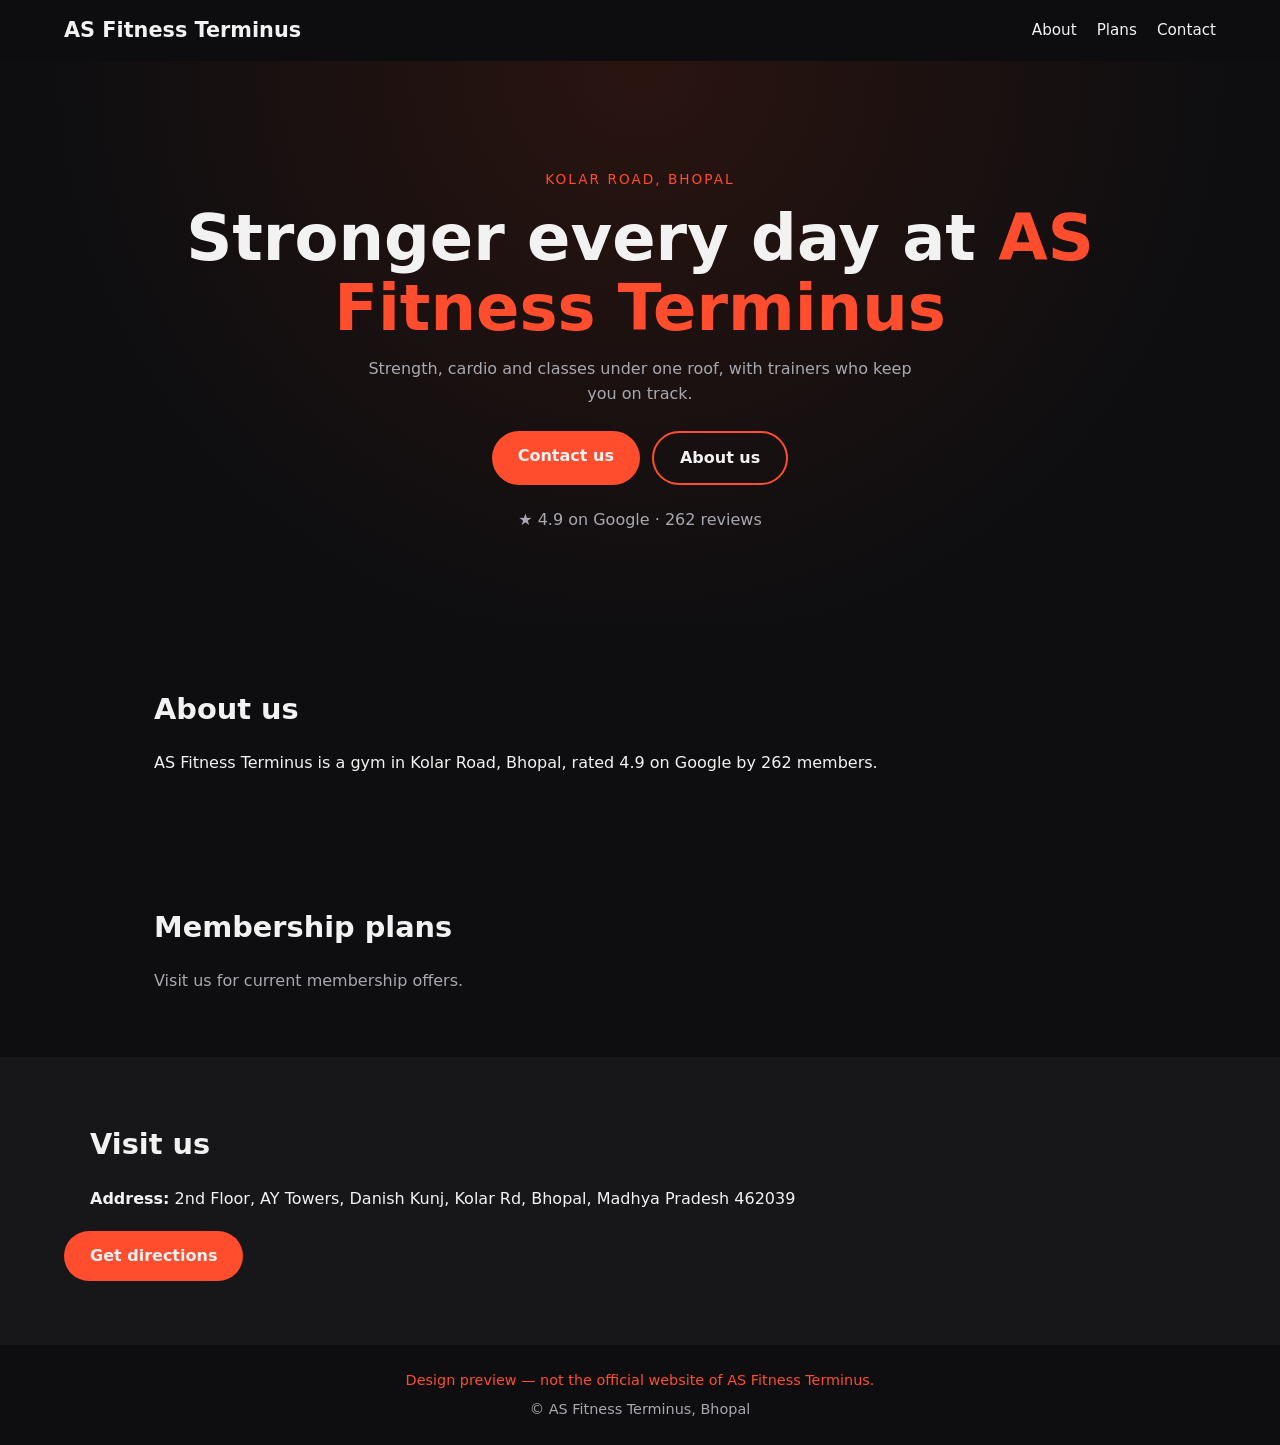
==== sites/as-fitness-terminus/index.html @ cedea253 "Add 6 prospect draft sites for top-rated Bhopal gyms; make services optional in generator Co-Authore" ====
<!DOCTYPE html>
<html lang="en">
<head>
  <meta charset="UTF-8">
  <meta name="viewport" content="width=device-width, initial-scale=1.0">
  <title>AS Fitness Terminus | Kolar Road, Bhopal</title>
  <meta name="description" content="AS Fitness Terminus in Kolar Road, Bhopal.">
  <link rel="stylesheet" href="assets/css/style.css">
</head>
<body>
  <header class="nav">
    <a class="logo" href="#top">AS Fitness Terminus</a>
    <nav>
      <a href="#about">About</a>
      <a href="#plans">Plans</a>
      <a href="#contact">Contact</a>
    </nav>
  </header>

  <main id="top">
    <section class="hero noimg">
      <p class="eyebrow">Kolar Road, Bhopal</p>
      <h1>Stronger every day at <span>AS Fitness Terminus</span></h1>
      <p class="lead">Strength, cardio and classes under one roof, with trainers who keep you on track.</p>
      <div class="cta">
        <a class="btn" href="#contact">Contact us</a>
        <a class="btn ghost" href="#about">About us</a>
      </div>
      <p class="rating">&#9733; 4.9 on Google &middot; 262 reviews</p>
    </section>

    <section id="about" class="section">
      <h2>About us</h2>
      <p>AS Fitness Terminus is a gym in Kolar Road, Bhopal, rated 4.9 on Google by 262 members.</p>
    </section>


    <section id="plans" class="section">
      <h2>Membership plans</h2>
      <p class="note">Visit us for current membership offers.</p>
      
    </section>

    <section id="contact" class="section alt">
      <h2>Visit us</h2>
      <p><strong>Address:</strong> 2nd Floor, AY Towers, Danish Kunj, Kolar Rd, Bhopal, Madhya Pradesh 462039</p>
      
      
      <a class="btn" target="_blank" rel="noopener" href="https://www.google.com/maps/search/?api=1&query=AS+Fitness+Terminus+Kolar+Road+Bhopal">Get directions</a>
    </section>
  </main>

  <footer><p class="preview">Design preview &mdash; not the official website of AS Fitness Terminus.</p>&copy; <span id="year"></span> AS Fitness Terminus, Bhopal</footer>
  <script src="assets/js/main.js"></script>
</body>
</html>
---- sites/as-fitness-terminus/assets/css/style.css ----
:root{--bg:#0e0e10;--alt:#17171a;--text:#f2f2f2;--muted:#a8a8b0;--accent:#ff4d2e}
*{box-sizing:border-box;margin:0}
body{font-family:system-ui,-apple-system,Segoe UI,Roboto,sans-serif;background:var(--bg);color:var(--text);line-height:1.6;scroll-behavior:smooth}
a{color:inherit;text-decoration:none}
.nav{position:sticky;top:0;z-index:10;display:flex;justify-content:space-between;align-items:center;padding:14px 5vw;background:rgba(14,14,16,.92);backdrop-filter:blur(6px)}
.logo{font-weight:800;font-size:1.3rem}.logo span{color:var(--accent)}
.nav nav{display:flex;gap:20px;font-size:.95rem}.nav nav a:hover{color:var(--accent)}
.hero{padding:12vh 5vw 10vh;text-align:center;background:linear-gradient(rgba(14,14,16,.7),var(--bg)),var(--hero) center/cover}
.eyebrow{color:var(--accent);text-transform:uppercase;letter-spacing:.15em;font-size:.85rem}
h1{font-size:clamp(2rem,6vw,4rem);line-height:1.1;margin:12px auto;max-width:16em}h1 span{color:var(--accent)}
.lead{color:var(--muted);max-width:36em;margin:0 auto 24px}
.cta{display:flex;gap:12px;justify-content:center;flex-wrap:wrap}
.btn{display:inline-block;background:var(--accent);padding:12px 26px;border-radius:999px;font-weight:600}
.btn.ghost{background:transparent;border:2px solid var(--accent)}
.rating{margin-top:22px;color:var(--muted)}
.section{padding:64px 5vw;max-width:1100px;margin:auto}
.alt{background:var(--alt);max-width:none}.alt>*{max-width:1100px;margin-left:auto;margin-right:auto}
h2{font-size:1.8rem;margin-bottom:18px}
.grid{display:grid;grid-template-columns:repeat(auto-fit,minmax(220px,1fr));gap:16px}
.card{background:var(--bg);border:1px solid #2a2a30;border-radius:14px;padding:22px}
.alt .card{background:#0e0e10}
.card h3{margin-bottom:6px;color:var(--accent)}.card p{color:var(--muted)}
.price{font-size:1.4rem;color:var(--text)!important}
.note{margin-top:14px;color:var(--muted)}
#contact p{margin-bottom:10px}#contact .btn{margin-top:10px}
footer{text-align:center;padding:24px;color:var(--muted);font-size:.9rem}
@media(max-width:600px){.nav nav{gap:12px;font-size:.85rem}}
.about{display:grid;grid-template-columns:1fr 1fr;gap:24px;align-items:center}
.about img,.team img{width:100%;border-radius:14px;display:block}
.team{display:grid;grid-template-columns:repeat(auto-fit,minmax(260px,1fr));gap:16px}
.team img{height:100%;object-fit:cover;max-height:520px}
@media(max-width:700px){.about{grid-template-columns:1fr}}
.hours{list-style:none;padding:0;max-width:420px;margin-bottom:12px}.hours li{display:flex;justify-content:space-between;gap:16px;padding:6px 0;border-bottom:1px solid #2a2a30}
.hero.noimg{background:radial-gradient(circle at 50% 0,#2a1410,var(--bg) 70%)}
.preview{margin-bottom:6px;color:var(--accent)}
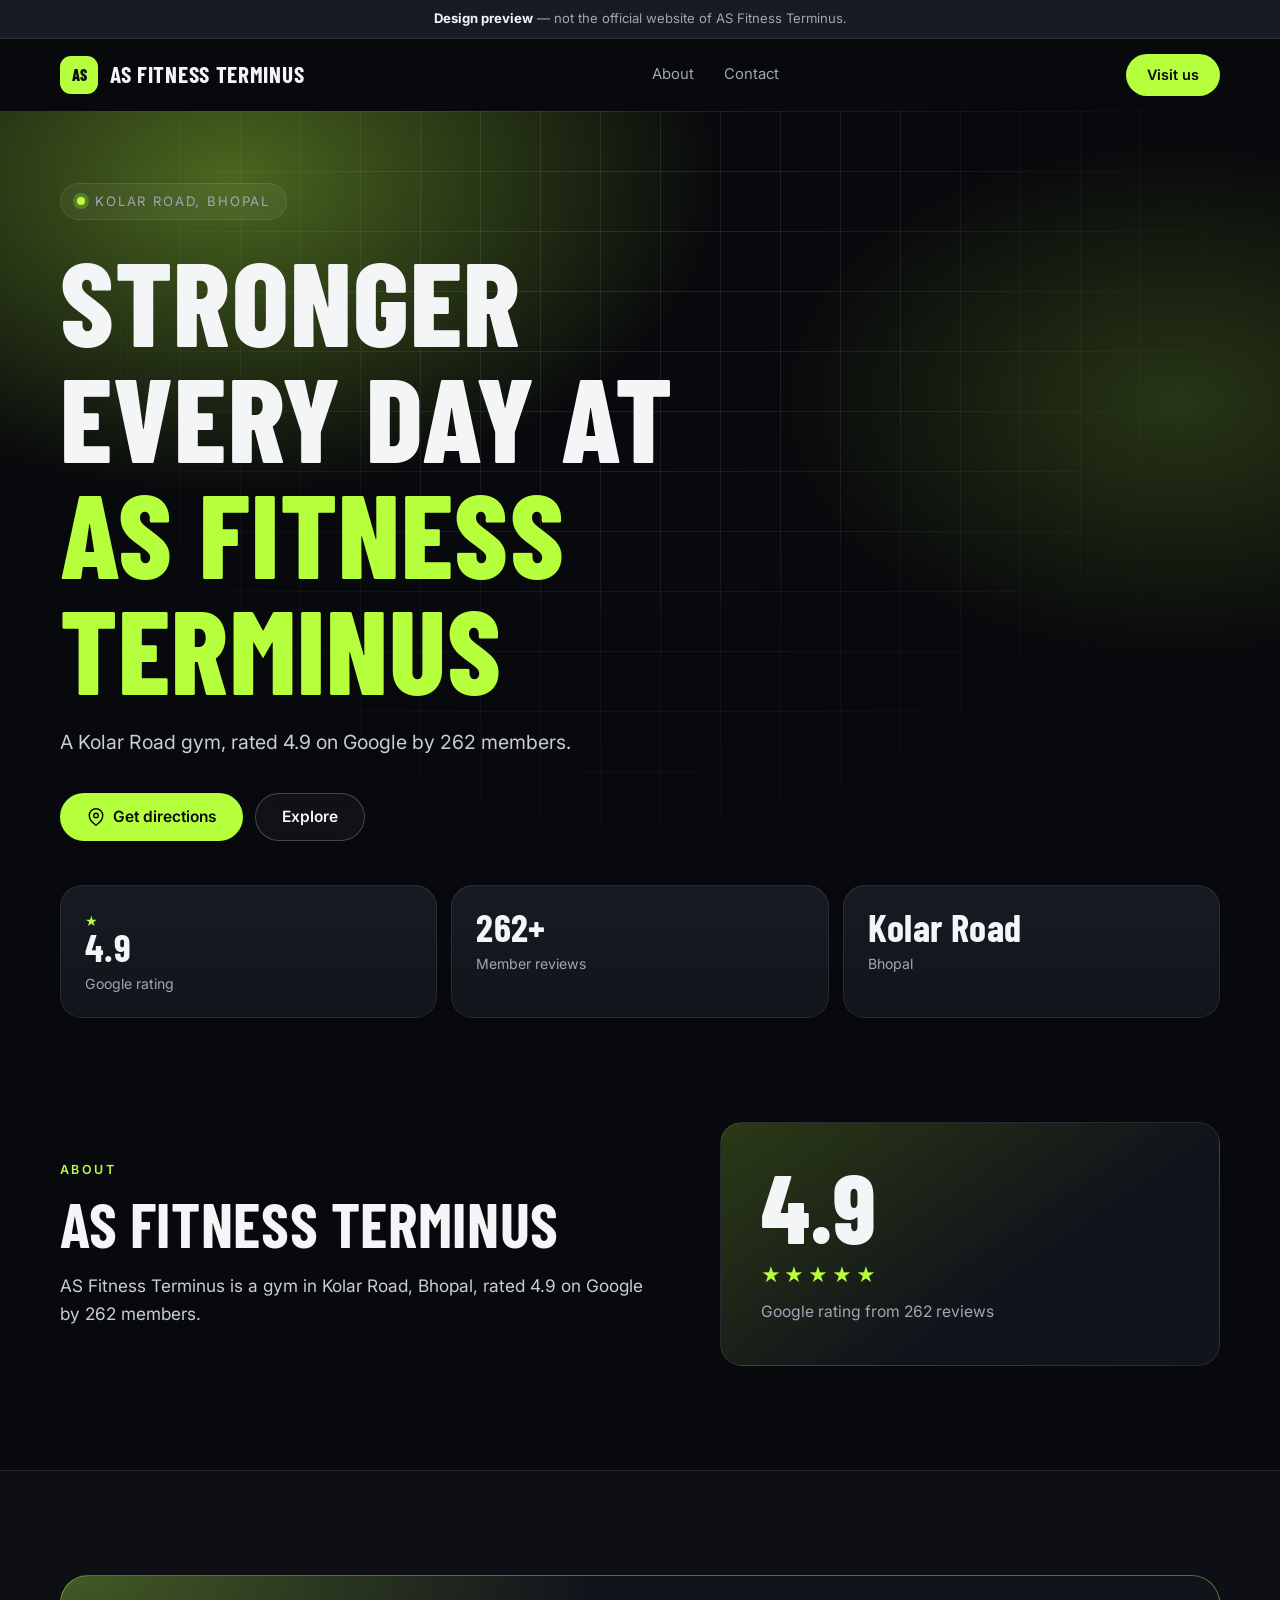
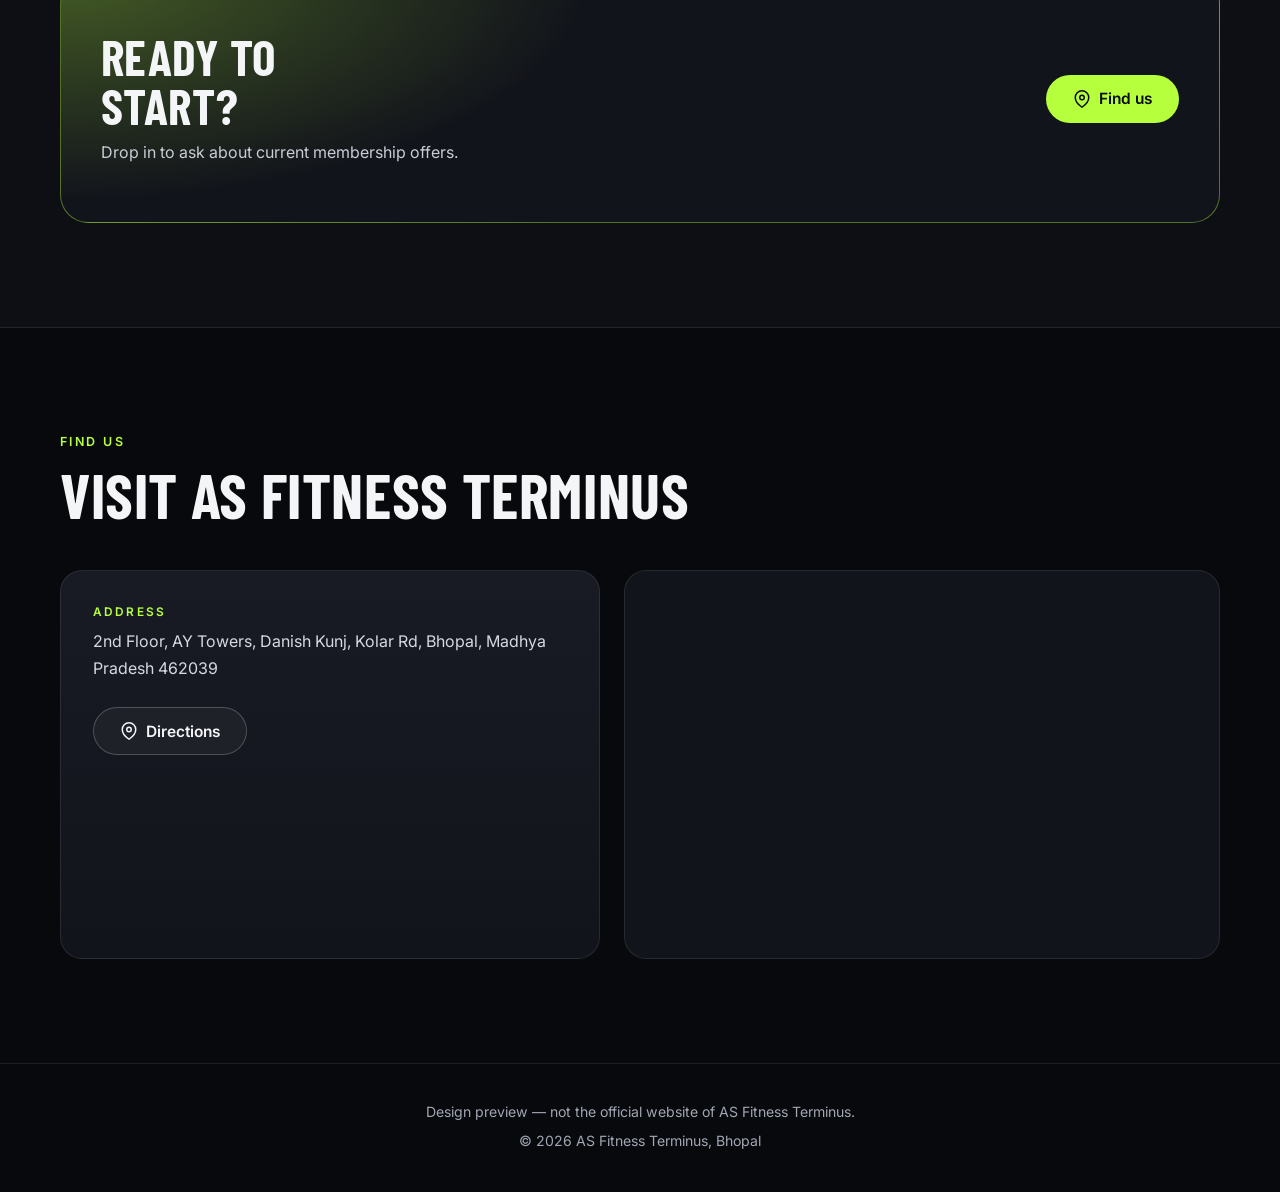
==== commit d9d3bc79: "Redesign gym site template: modern dark theme, accent per gym, mobile call bar, map, SEO Co-Authored" ====
--- a/sites/as-fitness-terminus/index.html
+++ b/sites/as-fitness-terminus/index.html
@@ -3,54 +3,103 @@
 <head>
   <meta charset="UTF-8">
   <meta name="viewport" content="width=device-width, initial-scale=1.0">
-  <title>AS Fitness Terminus | Kolar Road, Bhopal</title>
-  <meta name="description" content="AS Fitness Terminus in Kolar Road, Bhopal.">
+  <title>AS Fitness Terminus | Gym in Kolar Road, Bhopal</title>
+  <meta name="description" content="AS Fitness Terminus in Kolar Road, Bhopal. Rated 4.9 on Google.">
+  <meta name="robots" content="noindex, nofollow">
+  <meta name="theme-color" content="#08090c">
+  <meta property="og:type" content="website">
+  <meta property="og:title" content="AS Fitness Terminus | Gym in Kolar Road, Bhopal">
+  <meta property="og:description" content="AS Fitness Terminus in Kolar Road, Bhopal. Rated 4.9 on Google.">
+  <link rel="icon" href="data:image/svg+xml,%3Csvg+xmlns%3D%22http%3A%2F%2Fwww.w3.org%2F2000%2Fsvg%22+viewBox%3D%220+0+64+64%22%3E%3Crect+width%3D%2264%22+height%3D%2264%22+rx%3D%2216%22+fill%3D%22%23b6ff3c%22%2F%3E%3Ctext+x%3D%2232%22+y%3D%2242%22+font-family%3D%22Arial%22+font-weight%3D%22800%22+font-size%3D%2226%22+text-anchor%3D%22middle%22+fill%3D%22%230b0c10%22%3EAS%3C%2Ftext%3E%3C%2Fsvg%3E">
+  <link rel="preconnect" href="https://fonts.googleapis.com">
+  <link rel="preconnect" href="https://fonts.gstatic.com" crossorigin>
+  <link href="https://fonts.googleapis.com/css2?family=Barlow+Condensed:wght@600;700;800&family=Inter:wght@400;500;600&display=swap" rel="stylesheet">
   <link rel="stylesheet" href="assets/css/style.css">
+  <style>:root{--accent:#b6ff3c;--accent-rgb:182,255,60;--on-accent:#0b0c10}</style>
+  <script>document.documentElement.classList.add("js")</script>
+  <script type="application/ld+json">{"@context": "https://schema.org", "@type": "ExerciseGym", "name": "AS Fitness Terminus", "address": {"@type": "PostalAddress", "streetAddress": "2nd Floor, AY Towers, Danish Kunj, Kolar Rd, Bhopal, Madhya Pradesh 462039", "addressLocality": "Bhopal", "addressCountry": "IN"}}</script>
 </head>
 <body>
-  <header class="nav">
-    <a class="logo" href="#top">AS Fitness Terminus</a>
-    <nav>
-      <a href="#about">About</a>
-      <a href="#plans">Plans</a>
-      <a href="#contact">Contact</a>
-    </nav>
+  <a class="skip" href="#main">Skip to content</a>
+  <div class="preview-bar"><strong>Design preview</strong> &mdash; not the official website of AS Fitness Terminus.</div>
+  <header class="site-header">
+    <div class="container nav">
+      <a class="brand" href="#top" aria-label="AS Fitness Terminus home"><span class="brand-mark">AS</span>AS Fitness Terminus</a>
+      <nav id="nav-links" class="nav-links" aria-label="Main">
+        <a href="#about">About</a>
+        <a href="#contact">Contact</a>
+      </nav>
+      <a class="btn sm nav-cta" href="#contact">Visit us</a>
+      <button class="menu-btn" type="button" aria-label="Menu" aria-expanded="false" aria-controls="nav-links"><span></span></button>
+    </div>
   </header>
 
-  <main id="top">
-    <section class="hero noimg">
-      <p class="eyebrow">Kolar Road, Bhopal</p>
-      <h1>Stronger every day at <span>AS Fitness Terminus</span></h1>
-      <p class="lead">Strength, cardio and classes under one roof, with trainers who keep you on track.</p>
-      <div class="cta">
-        <a class="btn" href="#contact">Contact us</a>
-        <a class="btn ghost" href="#about">About us</a>
+  <main id="main">
+    <section id="top" class="hero noimg">
+      
+      <div class="container">
+        <span class="pill"><i></i>Kolar Road, Bhopal</span>
+        <h1>Stronger every day at <em>AS Fitness Terminus</em></h1>
+        <p class="lead">A Kolar Road gym, rated 4.9 on Google by 262 members.</p>
+        <div class="cta">
+          <a class="btn" target="_blank" rel="noopener" href="https://www.google.com/maps/search/?api=1&query=AS+Fitness+Terminus+Kolar+Road+Bhopal"><svg viewBox="0 0 24 24" fill="none" stroke="currentColor" stroke-width="2" stroke-linecap="round" stroke-linejoin="round" aria-hidden="true"><path d="M21 10c0 7-9 13-9 13s-9-6-9-13a9 9 0 0 1 18 0z"/><circle cx="12" cy="10" r="3"/></svg>Get directions</a>
+          <a class="btn ghost" href="#about">Explore</a>
+        </div>
       </div>
-      <p class="rating">&#9733; 4.9 on Google &middot; 262 reviews</p>
     </section>
 
+    <div class="stats"><div class="container stats-grid">
+        <div class="stat reveal"><b><span class="star">&#9733;</span> 4.9</b><span>Google rating</span></div>
+        <div class="stat reveal"><b>262+</b><span>Member reviews</span></div>
+        <div class="stat reveal"><b>Kolar Road</b><span>Bhopal</span></div>
+    </div></div>
+    
+
     <section id="about" class="section">
-      <h2>About us</h2>
-      <p>AS Fitness Terminus is a gym in Kolar Road, Bhopal, rated 4.9 on Google by 262 members.</p>
+      <div class="container about">
+        <div class="reveal">
+          <span class="kicker">About</span>
+          <h2>AS Fitness Terminus</h2>
+          <p>AS Fitness Terminus is a gym in Kolar Road, Bhopal, rated 4.9 on Google by 262 members.</p>
+        </div>
+        <div class="rating-card reveal"><div class="big">4.9</div><div class="stars" aria-hidden="true">&#9733;&#9733;&#9733;&#9733;&#9733;</div><p>Google rating from 262 reviews</p></div>
+      </div>
     </section>
 
-
-    <section id="plans" class="section">
-      <h2>Membership plans</h2>
-      <p class="note">Visit us for current membership offers.</p>
-      
+    <section class="section alt">
+      <div class="container">
+        <div class="band reveal">
+          <div><h2>Ready to start?</h2><p>Drop in to ask about current membership offers.</p></div>
+          <div class="cta"><a class="btn" href="#contact"><svg viewBox="0 0 24 24" fill="none" stroke="currentColor" stroke-width="2" stroke-linecap="round" stroke-linejoin="round" aria-hidden="true"><path d="M21 10c0 7-9 13-9 13s-9-6-9-13a9 9 0 0 1 18 0z"/><circle cx="12" cy="10" r="3"/></svg>Find us</a></div>
+        </div>
+      </div>
     </section>
 
-    <section id="contact" class="section alt">
-      <h2>Visit us</h2>
-      <p><strong>Address:</strong> 2nd Floor, AY Towers, Danish Kunj, Kolar Rd, Bhopal, Madhya Pradesh 462039</p>
-      
-      
-      <a class="btn" target="_blank" rel="noopener" href="https://www.google.com/maps/search/?api=1&query=AS+Fitness+Terminus+Kolar+Road+Bhopal">Get directions</a>
+    <section id="contact" class="section">
+      <div class="container">
+        <div class="section-head reveal"><span class="kicker">Find us</span><h2>Visit AS Fitness Terminus</h2></div>
+        <div class="contact">
+          <div class="info reveal">
+            <dl>
+              <div><dt>Address</dt><dd>2nd Floor, AY Towers, Danish Kunj, Kolar Rd, Bhopal, Madhya Pradesh 462039</dd></div>
+              
+              
+            </dl>
+            <div class="cta"><a class="btn ghost" target="_blank" rel="noopener" href="https://www.google.com/maps/search/?api=1&query=AS+Fitness+Terminus+Kolar+Road+Bhopal"><svg viewBox="0 0 24 24" fill="none" stroke="currentColor" stroke-width="2" stroke-linecap="round" stroke-linejoin="round" aria-hidden="true"><path d="M21 10c0 7-9 13-9 13s-9-6-9-13a9 9 0 0 1 18 0z"/><circle cx="12" cy="10" r="3"/></svg>Directions</a></div>
+          </div>
+          <div class="map reveal"><iframe title="Map to AS Fitness Terminus" src="https://www.google.com/maps?q=AS+Fitness+Terminus+Kolar+Road+Bhopal&output=embed" loading="lazy" referrerpolicy="no-referrer-when-downgrade" allowfullscreen></iframe></div>
+        </div>
+      </div>
     </section>
   </main>
 
-  <footer><p class="preview">Design preview &mdash; not the official website of AS Fitness Terminus.</p>&copy; <span id="year"></span> AS Fitness Terminus, Bhopal</footer>
+  <footer>
+    <div class="container">
+      <p>Design preview &mdash; not the official website of AS Fitness Terminus.</p>
+      <p>&copy; <span id="year"></span> AS Fitness Terminus, Bhopal</p>
+    </div>
+  </footer>
+  <div class="mobile-bar"><a class="btn" target="_blank" rel="noopener" href="https://www.google.com/maps/search/?api=1&query=AS+Fitness+Terminus+Kolar+Road+Bhopal"><svg viewBox="0 0 24 24" fill="none" stroke="currentColor" stroke-width="2" stroke-linecap="round" stroke-linejoin="round" aria-hidden="true"><path d="M21 10c0 7-9 13-9 13s-9-6-9-13a9 9 0 0 1 18 0z"/><circle cx="12" cy="10" r="3"/></svg>Get directions</a></div>
   <script src="assets/js/main.js"></script>
 </body>
 </html>
--- a/sites/as-fitness-terminus/assets/css/style.css
+++ b/sites/as-fitness-terminus/assets/css/style.css
@@ -1,35 +1,157 @@
-:root{--bg:#0e0e10;--alt:#17171a;--text:#f2f2f2;--muted:#a8a8b0;--accent:#ff4d2e}
-*{box-sizing:border-box;margin:0}
-body{font-family:system-ui,-apple-system,Segoe UI,Roboto,sans-serif;background:var(--bg);color:var(--text);line-height:1.6;scroll-behavior:smooth}
+/* Gym site template: modern dark theme. Accent colour is set per gym via --accent in index.html */
+:root{
+  --bg:#08090c;--bg-2:#0d0f14;--surface:#12141b;--surface-2:#181b24;
+  --line:rgba(255,255,255,.09);--text:#f4f5f7;--muted:#a0a6b3;
+  --accent:#ff4d2e;--accent-rgb:255,77,46;--on-accent:#fff;
+  --radius:22px;--maxw:1160px;
+  --font-display:'Barlow Condensed','Arial Narrow',Impact,system-ui,sans-serif;
+  --font-body:'Inter',system-ui,-apple-system,'Segoe UI',Roboto,sans-serif;
+}
+*{box-sizing:border-box;margin:0;padding:0}
+html{scroll-behavior:smooth;scroll-padding-top:88px;-webkit-text-size-adjust:100%}
+body{font-family:var(--font-body);background:var(--bg);color:var(--text);line-height:1.65;overflow-x:hidden;-webkit-font-smoothing:antialiased}
+img{max-width:100%;display:block}
 a{color:inherit;text-decoration:none}
-.nav{position:sticky;top:0;z-index:10;display:flex;justify-content:space-between;align-items:center;padding:14px 5vw;background:rgba(14,14,16,.92);backdrop-filter:blur(6px)}
-.logo{font-weight:800;font-size:1.3rem}.logo span{color:var(--accent)}
-.nav nav{display:flex;gap:20px;font-size:.95rem}.nav nav a:hover{color:var(--accent)}
-.hero{padding:12vh 5vw 10vh;text-align:center;background:linear-gradient(rgba(14,14,16,.7),var(--bg)),var(--hero) center/cover}
-.eyebrow{color:var(--accent);text-transform:uppercase;letter-spacing:.15em;font-size:.85rem}
-h1{font-size:clamp(2rem,6vw,4rem);line-height:1.1;margin:12px auto;max-width:16em}h1 span{color:var(--accent)}
-.lead{color:var(--muted);max-width:36em;margin:0 auto 24px}
-.cta{display:flex;gap:12px;justify-content:center;flex-wrap:wrap}
-.btn{display:inline-block;background:var(--accent);padding:12px 26px;border-radius:999px;font-weight:600}
-.btn.ghost{background:transparent;border:2px solid var(--accent)}
-.rating{margin-top:22px;color:var(--muted)}
-.section{padding:64px 5vw;max-width:1100px;margin:auto}
-.alt{background:var(--alt);max-width:none}.alt>*{max-width:1100px;margin-left:auto;margin-right:auto}
-h2{font-size:1.8rem;margin-bottom:18px}
-.grid{display:grid;grid-template-columns:repeat(auto-fit,minmax(220px,1fr));gap:16px}
-.card{background:var(--bg);border:1px solid #2a2a30;border-radius:14px;padding:22px}
-.alt .card{background:#0e0e10}
-.card h3{margin-bottom:6px;color:var(--accent)}.card p{color:var(--muted)}
-.price{font-size:1.4rem;color:var(--text)!important}
-.note{margin-top:14px;color:var(--muted)}
-#contact p{margin-bottom:10px}#contact .btn{margin-top:10px}
-footer{text-align:center;padding:24px;color:var(--muted);font-size:.9rem}
-@media(max-width:600px){.nav nav{gap:12px;font-size:.85rem}}
-.about{display:grid;grid-template-columns:1fr 1fr;gap:24px;align-items:center}
-.about img,.team img{width:100%;border-radius:14px;display:block}
-.team{display:grid;grid-template-columns:repeat(auto-fit,minmax(260px,1fr));gap:16px}
-.team img{height:100%;object-fit:cover;max-height:520px}
-@media(max-width:700px){.about{grid-template-columns:1fr}}
-.hours{list-style:none;padding:0;max-width:420px;margin-bottom:12px}.hours li{display:flex;justify-content:space-between;gap:16px;padding:6px 0;border-bottom:1px solid #2a2a30}
-.hero.noimg{background:radial-gradient(circle at 50% 0,#2a1410,var(--bg) 70%)}
-.preview{margin-bottom:6px;color:var(--accent)}
+ul{list-style:none}
+.container{width:min(var(--maxw),100% - 40px);margin-inline:auto}
+:focus-visible{outline:2px solid var(--accent);outline-offset:3px;border-radius:6px}
+.skip{position:absolute;left:-999px;top:8px;background:var(--accent);color:var(--on-accent);padding:10px 16px;border-radius:10px;z-index:100;font-weight:600}
+.skip:focus{left:12px}
+
+/* preview bar (prospect drafts) */
+.preview-bar{background:var(--surface-2);border-bottom:1px solid var(--line);text-align:center;font-size:.82rem;color:var(--muted);padding:8px 16px}
+.preview-bar strong{color:var(--text)}
+
+/* header */
+.site-header{position:sticky;top:0;z-index:50;transition:background .3s,box-shadow .3s}
+.site-header.scrolled{background:rgba(8,9,12,.82);backdrop-filter:saturate(1.4) blur(14px);-webkit-backdrop-filter:saturate(1.4) blur(14px);box-shadow:0 1px 0 var(--line)}
+.nav{display:flex;align-items:center;justify-content:space-between;height:72px;gap:16px}
+.brand{display:flex;align-items:center;gap:12px;font-family:var(--font-display);font-weight:700;font-size:1.45rem;letter-spacing:.03em;text-transform:uppercase;line-height:1}
+.brand-mark{width:38px;height:38px;border-radius:11px;background:var(--accent);color:var(--on-accent);display:grid;place-items:center;font-size:1rem;font-weight:800;letter-spacing:0}
+.nav-links{display:flex;gap:30px;font-size:.93rem;color:var(--muted)}
+.nav-links a{transition:color .2s}.nav-links a:hover{color:var(--text)}
+.menu-btn{display:none;width:44px;height:44px;border:1px solid var(--line);background:var(--surface);color:var(--text);border-radius:12px;cursor:pointer;place-items:center}
+.menu-btn span,.menu-btn span::before,.menu-btn span::after{display:block;width:18px;height:2px;background:currentColor;border-radius:2px;position:relative;transition:transform .25s,opacity .25s}
+.menu-btn span::before,.menu-btn span::after{content:"";position:absolute;left:0}
+.menu-btn span::before{top:-6px}.menu-btn span::after{top:6px}
+.menu-btn[aria-expanded="true"] span{background:transparent}
+.menu-btn[aria-expanded="true"] span::before{transform:translateY(6px) rotate(45deg)}
+.menu-btn[aria-expanded="true"] span::after{transform:translateY(-6px) rotate(-45deg)}
+
+/* buttons */
+.btn{display:inline-flex;align-items:center;justify-content:center;gap:8px;min-height:48px;padding:0 26px;border-radius:999px;font-weight:600;font-size:.97rem;border:1px solid transparent;background:var(--accent);color:var(--on-accent);cursor:pointer;transition:transform .2s,box-shadow .2s,background .2s}
+.btn:hover{transform:translateY(-2px);box-shadow:0 10px 30px -8px rgba(var(--accent-rgb),.65)}
+.btn.ghost{background:rgba(255,255,255,.04);color:var(--text);border-color:rgba(255,255,255,.22);backdrop-filter:blur(6px)}
+.btn.ghost:hover{background:rgba(255,255,255,.1);box-shadow:none}
+.btn.sm{min-height:42px;padding:0 20px;font-size:.9rem}
+.btn svg{width:18px;height:18px;flex:none}
+
+/* hero */
+.hero{position:relative;display:grid;align-items:center;min-height:min(86svh,820px);padding:72px 0 96px;isolation:isolate;overflow:hidden}
+.hero-img{position:absolute;inset:0;width:100%;height:100%;object-fit:cover;z-index:-3}
+.hero::before{content:"";position:absolute;inset:0;z-index:-2;background:linear-gradient(180deg,rgba(8,9,12,.55) 0%,rgba(8,9,12,.78) 60%,var(--bg) 100%)}
+.hero.noimg::before{background:
+  radial-gradient(55% 55% at 18% 8%,rgba(var(--accent-rgb),.38),transparent 70%),
+  radial-gradient(45% 45% at 92% 35%,rgba(var(--accent-rgb),.18),transparent 70%),
+  var(--bg)}
+.hero.noimg::after{content:"";position:absolute;inset:0;z-index:-1;background-image:linear-gradient(var(--line) 1px,transparent 1px),linear-gradient(90deg,var(--line) 1px,transparent 1px);background-size:60px 60px;-webkit-mask-image:radial-gradient(ellipse at 50% 20%,#000 15%,transparent 72%);mask-image:radial-gradient(ellipse at 50% 20%,#000 15%,transparent 72%)}
+.pill{display:inline-flex;align-items:center;gap:10px;padding:7px 16px;border:1px solid var(--line);border-radius:999px;background:rgba(255,255,255,.05);backdrop-filter:blur(8px);font-size:.82rem;letter-spacing:.14em;text-transform:uppercase;color:var(--muted)}
+.pill i{width:8px;height:8px;border-radius:50%;background:var(--accent);box-shadow:0 0 0 4px rgba(var(--accent-rgb),.25)}
+h1,h2,h3{font-family:var(--font-display);text-transform:uppercase;line-height:.98;letter-spacing:.01em}
+h1{font-size:clamp(3.1rem,10vw,7.4rem);font-weight:800;margin:22px 0 20px;max-width:12ch}
+h1 em{font-style:normal;color:var(--accent)}
+.lead{font-size:clamp(1.02rem,2.2vw,1.22rem);color:#c9cdd6;max-width:34em;margin-bottom:34px}
+.cta{display:flex;flex-wrap:wrap;gap:12px}
+
+/* stats */
+.stats{position:relative;z-index:2;margin-top:-52px}
+.stats-grid{display:grid;grid-template-columns:repeat(3,1fr);gap:14px}
+.stat{background:linear-gradient(180deg,var(--surface-2),var(--surface));border:1px solid var(--line);border-radius:var(--radius);padding:22px 24px}
+.stat b{display:block;font-family:var(--font-display);font-size:2.4rem;line-height:1;font-weight:700;letter-spacing:.01em}
+.stat b .star{color:var(--accent)}
+.stat span{display:block;margin-top:6px;color:var(--muted);font-size:.88rem}
+
+/* ticker */
+.ticker{margin-top:56px;border-block:1px solid var(--line);overflow:hidden;background:var(--bg-2);white-space:nowrap}
+.ticker-track{display:inline-flex;animation:tick 38s linear infinite;padding:16px 0}
+.ticker span{font-family:var(--font-display);font-size:1.6rem;text-transform:uppercase;letter-spacing:.06em;padding:0 28px;color:var(--muted);display:inline-flex;align-items:center;gap:56px}
+.ticker span::after{content:"";width:8px;height:8px;background:var(--accent);transform:rotate(45deg)}
+@keyframes tick{to{transform:translateX(-50%)}}
+
+/* sections */
+.section{padding:104px 0}
+.section.alt{background:var(--bg-2);border-block:1px solid var(--line)}
+.section-head{max-width:660px;margin-bottom:44px}
+.kicker{display:block;color:var(--accent);text-transform:uppercase;letter-spacing:.2em;font-size:.78rem;font-weight:600;margin-bottom:12px}
+h2{font-size:clamp(2.3rem,5.4vw,3.9rem);font-weight:700}
+.about{display:grid;grid-template-columns:1.1fr .9fr;gap:48px;align-items:center}
+.about p{color:#c9cdd6;font-size:1.08rem;margin-top:18px;max-width:34em}
+.about-img{width:100%;aspect-ratio:4/3;object-fit:cover;border-radius:var(--radius);border:1px solid var(--line)}
+.rating-card{border-radius:var(--radius);border:1px solid var(--line);padding:40px;background:linear-gradient(145deg,rgba(var(--accent-rgb),.2),var(--surface) 60%);text-align:left}
+.rating-card .big{font-family:var(--font-display);font-size:6rem;font-weight:800;line-height:.9}
+.rating-card .stars{color:var(--accent);letter-spacing:.2em;margin:10px 0 8px;font-size:1.2rem}
+.rating-card p{margin:0;color:var(--muted);font-size:.98rem}
+.cards{display:grid;grid-template-columns:repeat(auto-fit,minmax(250px,1fr));gap:16px}
+.card{position:relative;overflow:hidden;background:linear-gradient(180deg,var(--surface-2),var(--surface));border:1px solid var(--line);border-radius:var(--radius);padding:30px 28px 28px;transition:transform .3s,border-color .3s}
+.card:hover{transform:translateY(-5px);border-color:rgba(var(--accent-rgb),.55)}
+.card .num{position:absolute;right:22px;top:12px;font-family:var(--font-display);font-size:3.6rem;font-weight:800;color:rgba(255,255,255,.07);line-height:1}
+.card h3{font-size:1.75rem;margin-bottom:10px;position:relative}
+.card p{color:var(--muted);font-size:.97rem;position:relative}
+.gallery{display:grid;grid-template-columns:repeat(auto-fit,minmax(min(100%,300px),1fr));gap:16px}
+.gallery img{width:100%;height:100%;aspect-ratio:4/5;object-fit:cover;border-radius:var(--radius);border:1px solid var(--line);transition:transform .5s}
+.gallery figure{overflow:hidden;border-radius:var(--radius)}
+.gallery figure:hover img{transform:scale(1.04)}
+
+/* cta band */
+.band{margin:0 auto;padding:56px 40px;border-radius:28px;border:1px solid rgba(var(--accent-rgb),.4);background:radial-gradient(70% 140% at 0 0,rgba(var(--accent-rgb),.3),transparent 65%),var(--surface);display:flex;gap:28px;align-items:center;justify-content:space-between;flex-wrap:wrap}
+.band h2{font-size:clamp(2rem,4.4vw,3.1rem);max-width:14ch}
+.band p{color:#c9cdd6;margin-top:10px;max-width:30em}
+
+/* contact */
+.contact{display:grid;grid-template-columns:.95fr 1.05fr;gap:24px}
+.info{background:linear-gradient(180deg,var(--surface-2),var(--surface));border:1px solid var(--line);border-radius:var(--radius);padding:32px}
+.info dl{display:grid;gap:22px}
+.info dt{font-size:.74rem;letter-spacing:.18em;text-transform:uppercase;color:var(--accent);font-weight:600;margin-bottom:6px}
+.info dd{color:#d6d9e0}
+.info a.link{border-bottom:1px solid rgba(var(--accent-rgb),.6)}
+.hours{display:grid;gap:6px}
+.hours li{display:flex;justify-content:space-between;gap:16px;border-bottom:1px dashed var(--line);padding-bottom:6px}
+.info .cta{margin-top:26px}
+.map{border-radius:var(--radius);overflow:hidden;border:1px solid var(--line);min-height:380px;background:var(--surface)}
+.map iframe{width:100%;height:100%;min-height:380px;border:0;filter:invert(.92) hue-rotate(180deg) saturate(.7) contrast(.9)}
+
+/* footer */
+footer{padding:36px 0 40px;border-top:1px solid var(--line);color:var(--muted);font-size:.88rem;text-align:center}
+footer p+p{margin-top:6px}
+
+/* mobile call bar */
+.mobile-bar{display:none}
+
+/* reveal */
+.js .reveal{opacity:0;transform:translateY(26px);transition:opacity .75s ease,transform .75s ease}
+.js .reveal.in{opacity:1;transform:none}
+
+@media(max-width:860px){
+  .menu-btn{display:grid}
+  .nav-cta{display:none}
+  .nav-links{position:absolute;left:0;right:0;top:72px;flex-direction:column;gap:0;background:rgba(8,9,12,.98);border-bottom:1px solid var(--line);padding:8px 20px 18px;opacity:0;transform:translateY(-8px);pointer-events:none;transition:opacity .25s,transform .25s}
+  .nav-links.open{opacity:1;transform:none;pointer-events:auto}
+  .nav-links a{padding:14px 0;border-bottom:1px solid var(--line);font-size:1.05rem;color:var(--text)}
+  .site-header{background:rgba(8,9,12,.9);backdrop-filter:blur(12px)}
+  .hero{padding:48px 0 88px;min-height:0}
+  .stats-grid{grid-template-columns:1fr 1fr 1fr;gap:10px}
+  .stat{padding:16px 14px}.stat b{font-size:1.7rem}.stat span{font-size:.76rem}
+  .section{padding:72px 0}
+  .about,.contact{grid-template-columns:1fr}
+  .band{padding:36px 26px}
+  .mobile-bar{display:flex;position:fixed;left:12px;right:12px;bottom:12px;z-index:60;gap:8px;padding:8px;border-radius:20px;background:rgba(18,20,27,.92);backdrop-filter:blur(14px);-webkit-backdrop-filter:blur(14px);border:1px solid var(--line);box-shadow:0 12px 40px rgba(0,0,0,.5)}
+  .mobile-bar .btn{flex:1;min-height:46px;padding:0 12px}
+  body{padding-bottom:88px}
+}
+@media(max-width:520px){.stats-grid{grid-template-columns:1fr}.stat{display:flex;align-items:baseline;gap:12px}.stat span{margin:0}}
+@media(prefers-reduced-motion:reduce){
+  html{scroll-behavior:auto}
+  .ticker-track{animation:none}
+  .js .reveal{opacity:1;transform:none;transition:none}
+  .btn,.card,.gallery img{transition:none}
+}
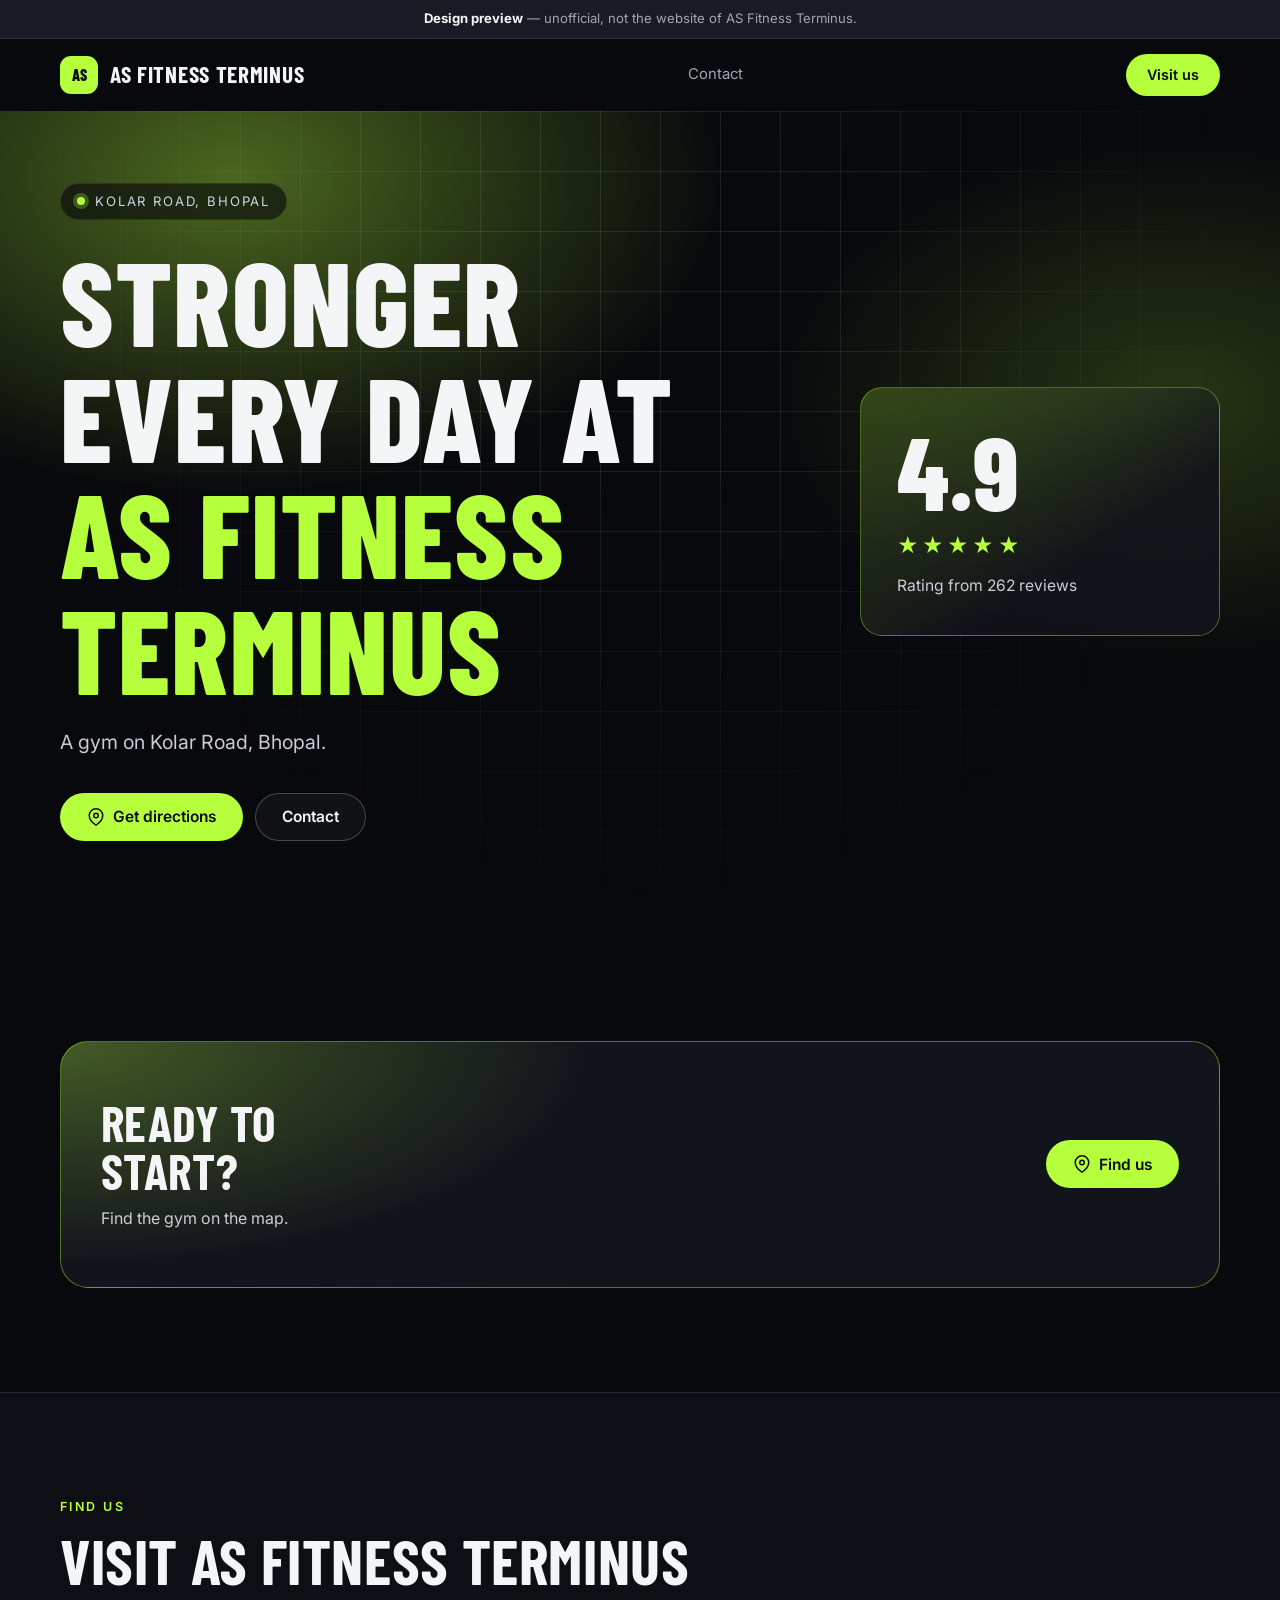
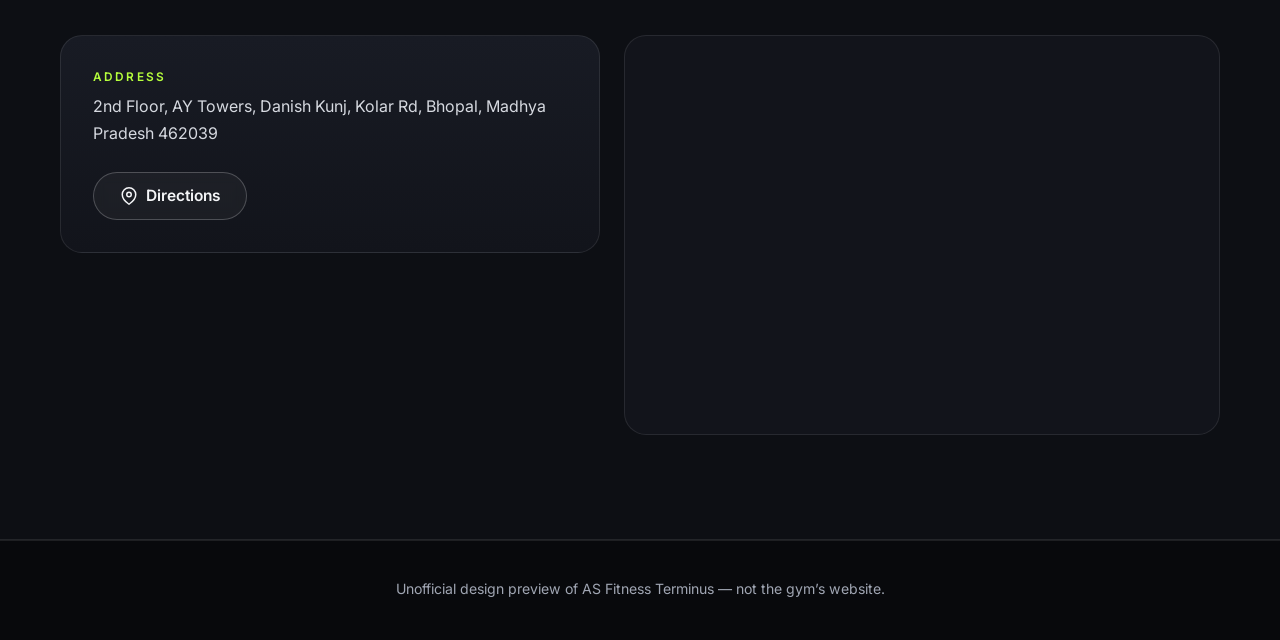
==== commit 60dba2e3: "Apply review fixes: contrast, honest wording, persistent preview label, a11y menu, layout fixes, --a" ====
--- a/sites/as-fitness-terminus/index.html
+++ b/sites/as-fitness-terminus/index.html
@@ -3,87 +3,72 @@
 <head>
   <meta charset="UTF-8">
   <meta name="viewport" content="width=device-width, initial-scale=1.0">
-  <title>AS Fitness Terminus | Gym in Kolar Road, Bhopal</title>
-  <meta name="description" content="AS Fitness Terminus in Kolar Road, Bhopal. Rated 4.9 on Google.">
+  <title>AS Fitness Terminus | Design preview (unofficial)</title>
+  <meta name="description" content="Unofficial design preview for AS Fitness Terminus, Kolar Road, Bhopal.">
   <meta name="robots" content="noindex, nofollow">
   <meta name="theme-color" content="#08090c">
   <meta property="og:type" content="website">
-  <meta property="og:title" content="AS Fitness Terminus | Gym in Kolar Road, Bhopal">
-  <meta property="og:description" content="AS Fitness Terminus in Kolar Road, Bhopal. Rated 4.9 on Google.">
-  <link rel="icon" href="data:image/svg+xml,%3Csvg+xmlns%3D%22http%3A%2F%2Fwww.w3.org%2F2000%2Fsvg%22+viewBox%3D%220+0+64+64%22%3E%3Crect+width%3D%2264%22+height%3D%2264%22+rx%3D%2216%22+fill%3D%22%23b6ff3c%22%2F%3E%3Ctext+x%3D%2232%22+y%3D%2242%22+font-family%3D%22Arial%22+font-weight%3D%22800%22+font-size%3D%2226%22+text-anchor%3D%22middle%22+fill%3D%22%230b0c10%22%3EAS%3C%2Ftext%3E%3C%2Fsvg%3E">
+  <meta property="og:title" content="AS Fitness Terminus | Design preview (unofficial)">
+  <meta property="og:description" content="Unofficial design preview for AS Fitness Terminus, Kolar Road, Bhopal.">
+  <link rel="icon" href="data:image/svg+xml,%3Csvg%20xmlns%3D%22http%3A%2F%2Fwww.w3.org%2F2000%2Fsvg%22%20viewBox%3D%220%200%2064%2064%22%3E%3Crect%20width%3D%2264%22%20height%3D%2264%22%20rx%3D%2216%22%20fill%3D%22%23b6ff3c%22%2F%3E%3Ctext%20x%3D%2232%22%20y%3D%2242%22%20font-family%3D%22Arial%22%20font-weight%3D%22800%22%20font-size%3D%2226%22%20text-anchor%3D%22middle%22%20fill%3D%22%230b0c10%22%3EAS%3C%2Ftext%3E%3C%2Fsvg%3E">
   <link rel="preconnect" href="https://fonts.googleapis.com">
   <link rel="preconnect" href="https://fonts.gstatic.com" crossorigin>
   <link href="https://fonts.googleapis.com/css2?family=Barlow+Condensed:wght@600;700;800&family=Inter:wght@400;500;600&display=swap" rel="stylesheet">
   <link rel="stylesheet" href="assets/css/style.css">
   <style>:root{--accent:#b6ff3c;--accent-rgb:182,255,60;--on-accent:#0b0c10}</style>
-  <script>document.documentElement.classList.add("js")</script>
-  <script type="application/ld+json">{"@context": "https://schema.org", "@type": "ExerciseGym", "name": "AS Fitness Terminus", "address": {"@type": "PostalAddress", "streetAddress": "2nd Floor, AY Towers, Danish Kunj, Kolar Rd, Bhopal, Madhya Pradesh 462039", "addressLocality": "Bhopal", "addressCountry": "IN"}}</script>
+  <script>document.documentElement.classList.add("js");setTimeout(function(){if(!window.__gymOk)document.documentElement.classList.add("reveal-all")},2500)</script>
 </head>
 <body>
   <a class="skip" href="#main">Skip to content</a>
-  <div class="preview-bar"><strong>Design preview</strong> &mdash; not the official website of AS Fitness Terminus.</div>
+  <div class="top">
+  <div class="preview-bar"><strong>Design preview</strong> &mdash; unofficial, not the website of AS Fitness Terminus.</div>
   <header class="site-header">
     <div class="container nav">
-      <a class="brand" href="#top" aria-label="AS Fitness Terminus home"><span class="brand-mark">AS</span>AS Fitness Terminus</a>
+      <a class="brand" href="#" aria-label="AS Fitness Terminus home"><span class="brand-mark">AS</span>AS Fitness Terminus</a>
+      <button class="menu-btn" type="button" aria-label="Menu" aria-expanded="false" aria-controls="nav-links"><span></span></button>
       <nav id="nav-links" class="nav-links" aria-label="Main">
-        <a href="#about">About</a>
         <a href="#contact">Contact</a>
       </nav>
       <a class="btn sm nav-cta" href="#contact">Visit us</a>
-      <button class="menu-btn" type="button" aria-label="Menu" aria-expanded="false" aria-controls="nav-links"><span></span></button>
     </div>
   </header>
+  </div>
 
   <main id="main">
-    <section id="top" class="hero noimg">
+    <section class="hero noimg">
       
+      <div class="container hero-grid">
+        <div>
+          <span class="pill"><i></i>Kolar Road, Bhopal</span>
+          <h1>Stronger every day at <em>AS Fitness Terminus</em></h1>
+          <p class="lead">A gym on Kolar Road, Bhopal.</p>
+          <div class="cta">
+            <a class="btn" target="_blank" rel="noopener" href="https://www.google.com/maps/search/?api=1&query=AS+Fitness+Terminus+Kolar+Road+Bhopal"><svg viewBox="0 0 24 24" fill="none" stroke="currentColor" stroke-width="2" stroke-linecap="round" stroke-linejoin="round" aria-hidden="true"><path d="M21 10c0 7-9 13-9 13s-9-6-9-13a9 9 0 0 1 18 0z"/><circle cx="12" cy="10" r="3"/></svg>Get directions</a>
+            <a class="btn ghost" href="#contact">Contact</a>
+          </div>
+        </div>
+        <div class="rating-card"><div class="big">4.9</div><div class="stars" style="--p:98%" role="img" aria-label="Rated 4.9 out of 5">&#9733;&#9733;&#9733;&#9733;&#9733;</div><p>Rating from 262 reviews</p></div>
+      </div>
+    </section>
+
+
+
+    <section class="section">
       <div class="container">
-        <span class="pill"><i></i>Kolar Road, Bhopal</span>
-        <h1>Stronger every day at <em>AS Fitness Terminus</em></h1>
-        <p class="lead">A Kolar Road gym, rated 4.9 on Google by 262 members.</p>
-        <div class="cta">
-          <a class="btn" target="_blank" rel="noopener" href="https://www.google.com/maps/search/?api=1&query=AS+Fitness+Terminus+Kolar+Road+Bhopal"><svg viewBox="0 0 24 24" fill="none" stroke="currentColor" stroke-width="2" stroke-linecap="round" stroke-linejoin="round" aria-hidden="true"><path d="M21 10c0 7-9 13-9 13s-9-6-9-13a9 9 0 0 1 18 0z"/><circle cx="12" cy="10" r="3"/></svg>Get directions</a>
-          <a class="btn ghost" href="#about">Explore</a>
+        <div class="band reveal">
+          <div><h2>Ready to start?</h2><p>Find the gym on the map.</p></div>
+          <div class="cta"><a class="btn" target="_blank" rel="noopener" href="https://www.google.com/maps/search/?api=1&query=AS+Fitness+Terminus+Kolar+Road+Bhopal"><svg viewBox="0 0 24 24" fill="none" stroke="currentColor" stroke-width="2" stroke-linecap="round" stroke-linejoin="round" aria-hidden="true"><path d="M21 10c0 7-9 13-9 13s-9-6-9-13a9 9 0 0 1 18 0z"/><circle cx="12" cy="10" r="3"/></svg>Find us</a></div>
         </div>
       </div>
     </section>
 
-    <div class="stats"><div class="container stats-grid">
-        <div class="stat reveal"><b><span class="star">&#9733;</span> 4.9</b><span>Google rating</span></div>
-        <div class="stat reveal"><b>262+</b><span>Member reviews</span></div>
-        <div class="stat reveal"><b>Kolar Road</b><span>Bhopal</span></div>
-    </div></div>
-    
-
-    <section id="about" class="section">
-      <div class="container about">
-        <div class="reveal">
-          <span class="kicker">About</span>
-          <h2>AS Fitness Terminus</h2>
-          <p>AS Fitness Terminus is a gym in Kolar Road, Bhopal, rated 4.9 on Google by 262 members.</p>
-        </div>
-        <div class="rating-card reveal"><div class="big">4.9</div><div class="stars" aria-hidden="true">&#9733;&#9733;&#9733;&#9733;&#9733;</div><p>Google rating from 262 reviews</p></div>
-      </div>
-    </section>
-
-    <section class="section alt">
-      <div class="container">
-        <div class="band reveal">
-          <div><h2>Ready to start?</h2><p>Drop in to ask about current membership offers.</p></div>
-          <div class="cta"><a class="btn" href="#contact"><svg viewBox="0 0 24 24" fill="none" stroke="currentColor" stroke-width="2" stroke-linecap="round" stroke-linejoin="round" aria-hidden="true"><path d="M21 10c0 7-9 13-9 13s-9-6-9-13a9 9 0 0 1 18 0z"/><circle cx="12" cy="10" r="3"/></svg>Find us</a></div>
-        </div>
-      </div>
-    </section>
-
-    <section id="contact" class="section">
+    <section id="contact" class="section alt">
       <div class="container">
         <div class="section-head reveal"><span class="kicker">Find us</span><h2>Visit AS Fitness Terminus</h2></div>
         <div class="contact">
           <div class="info reveal">
             <dl>
               <div><dt>Address</dt><dd>2nd Floor, AY Towers, Danish Kunj, Kolar Rd, Bhopal, Madhya Pradesh 462039</dd></div>
-              
-              
             </dl>
             <div class="cta"><a class="btn ghost" target="_blank" rel="noopener" href="https://www.google.com/maps/search/?api=1&query=AS+Fitness+Terminus+Kolar+Road+Bhopal"><svg viewBox="0 0 24 24" fill="none" stroke="currentColor" stroke-width="2" stroke-linecap="round" stroke-linejoin="round" aria-hidden="true"><path d="M21 10c0 7-9 13-9 13s-9-6-9-13a9 9 0 0 1 18 0z"/><circle cx="12" cy="10" r="3"/></svg>Directions</a></div>
           </div>
@@ -95,8 +80,7 @@
 
   <footer>
     <div class="container">
-      <p>Design preview &mdash; not the official website of AS Fitness Terminus.</p>
-      <p>&copy; <span id="year"></span> AS Fitness Terminus, Bhopal</p>
+      <p>Unofficial design preview of AS Fitness Terminus &mdash; not the gym&rsquo;s website.</p>
     </div>
   </footer>
   <div class="mobile-bar"><a class="btn" target="_blank" rel="noopener" href="https://www.google.com/maps/search/?api=1&query=AS+Fitness+Terminus+Kolar+Road+Bhopal"><svg viewBox="0 0 24 24" fill="none" stroke="currentColor" stroke-width="2" stroke-linecap="round" stroke-linejoin="round" aria-hidden="true"><path d="M21 10c0 7-9 13-9 13s-9-6-9-13a9 9 0 0 1 18 0z"/><circle cx="12" cy="10" r="3"/></svg>Get directions</a></div>
--- a/sites/as-fitness-terminus/assets/css/style.css
+++ b/sites/as-fitness-terminus/assets/css/style.css
@@ -8,7 +8,7 @@
   --font-body:'Inter',system-ui,-apple-system,'Segoe UI',Roboto,sans-serif;
 }
 *{box-sizing:border-box;margin:0;padding:0}
-html{scroll-behavior:smooth;scroll-padding-top:88px;-webkit-text-size-adjust:100%}
+html{scroll-behavior:smooth;scroll-padding-top:120px;-webkit-text-size-adjust:100%}
 body{font-family:var(--font-body);background:var(--bg);color:var(--text);line-height:1.65;overflow-x:hidden;-webkit-font-smoothing:antialiased}
 img{max-width:100%;display:block}
 a{color:inherit;text-decoration:none}
@@ -23,7 +23,8 @@
 .preview-bar strong{color:var(--text)}
 
 /* header */
-.site-header{position:sticky;top:0;z-index:50;transition:background .3s,box-shadow .3s}
+.top{position:sticky;top:0;z-index:50}
+.site-header{position:relative;transition:background .3s,box-shadow .3s}
 .site-header.scrolled{background:rgba(8,9,12,.82);backdrop-filter:saturate(1.4) blur(14px);-webkit-backdrop-filter:saturate(1.4) blur(14px);box-shadow:0 1px 0 var(--line)}
 .nav{display:flex;align-items:center;justify-content:space-between;height:72px;gap:16px}
 .brand{display:flex;align-items:center;gap:12px;font-family:var(--font-display);font-weight:700;font-size:1.45rem;letter-spacing:.03em;text-transform:uppercase;line-height:1}
@@ -55,25 +56,28 @@
   radial-gradient(45% 45% at 92% 35%,rgba(var(--accent-rgb),.18),transparent 70%),
   var(--bg)}
 .hero.noimg::after{content:"";position:absolute;inset:0;z-index:-1;background-image:linear-gradient(var(--line) 1px,transparent 1px),linear-gradient(90deg,var(--line) 1px,transparent 1px);background-size:60px 60px;-webkit-mask-image:radial-gradient(ellipse at 50% 20%,#000 15%,transparent 72%);mask-image:radial-gradient(ellipse at 50% 20%,#000 15%,transparent 72%)}
-.pill{display:inline-flex;align-items:center;gap:10px;padding:7px 16px;border:1px solid var(--line);border-radius:999px;background:rgba(255,255,255,.05);backdrop-filter:blur(8px);font-size:.82rem;letter-spacing:.14em;text-transform:uppercase;color:var(--muted)}
+.pill{display:inline-flex;align-items:center;gap:10px;padding:7px 16px;border:1px solid var(--line);border-radius:999px;background:rgba(8,9,12,.62);backdrop-filter:blur(8px);font-size:.82rem;letter-spacing:.14em;text-transform:uppercase;color:#cfd3dc}
 .pill i{width:8px;height:8px;border-radius:50%;background:var(--accent);box-shadow:0 0 0 4px rgba(var(--accent-rgb),.25)}
 h1,h2,h3{font-family:var(--font-display);text-transform:uppercase;line-height:.98;letter-spacing:.01em}
 h1{font-size:clamp(3.1rem,10vw,7.4rem);font-weight:800;margin:22px 0 20px;max-width:12ch}
 h1 em{font-style:normal;color:var(--accent)}
 .lead{font-size:clamp(1.02rem,2.2vw,1.22rem);color:#c9cdd6;max-width:34em;margin-bottom:34px}
 .cta{display:flex;flex-wrap:wrap;gap:12px}
+.hero-grid{display:grid;grid-template-columns:1.3fr .7fr;gap:48px;align-items:center}
+.hero-grid.one{grid-template-columns:1fr}
 
 /* stats */
 .stats{position:relative;z-index:2;margin-top:-52px}
 .stats-grid{display:grid;grid-template-columns:repeat(3,1fr);gap:14px}
 .stat{background:linear-gradient(180deg,var(--surface-2),var(--surface));border:1px solid var(--line);border-radius:var(--radius);padding:22px 24px}
 .stat b{display:block;font-family:var(--font-display);font-size:2.4rem;line-height:1;font-weight:700;letter-spacing:.01em}
-.stat b .star{color:var(--accent)}
+.stat b .star{display:inline;margin:0;color:var(--accent);font-size:.9em}
 .stat span{display:block;margin-top:6px;color:var(--muted);font-size:.88rem}
 
 /* ticker */
 .ticker{margin-top:56px;border-block:1px solid var(--line);overflow:hidden;background:var(--bg-2);white-space:nowrap}
-.ticker-track{display:inline-flex;animation:tick 38s linear infinite;padding:16px 0}
+.ticker-track{display:inline-flex;animation:tick 60s linear 3;padding:16px 0}
+.ticker:hover .ticker-track{animation-play-state:paused}
 .ticker span{font-family:var(--font-display);font-size:1.6rem;text-transform:uppercase;letter-spacing:.06em;padding:0 28px;color:var(--muted);display:inline-flex;align-items:center;gap:56px}
 .ticker span::after{content:"";width:8px;height:8px;background:var(--accent);transform:rotate(45deg)}
 @keyframes tick{to{transform:translateX(-50%)}}
@@ -86,16 +90,18 @@
 h2{font-size:clamp(2.3rem,5.4vw,3.9rem);font-weight:700}
 .about{display:grid;grid-template-columns:1.1fr .9fr;gap:48px;align-items:center}
 .about p{color:#c9cdd6;font-size:1.08rem;margin-top:18px;max-width:34em}
+.about.solo{grid-template-columns:1fr}
 .about-img{width:100%;aspect-ratio:4/3;object-fit:cover;border-radius:var(--radius);border:1px solid var(--line)}
-.rating-card{border-radius:var(--radius);border:1px solid var(--line);padding:40px;background:linear-gradient(145deg,rgba(var(--accent-rgb),.2),var(--surface) 60%);text-align:left}
-.rating-card .big{font-family:var(--font-display);font-size:6rem;font-weight:800;line-height:.9}
-.rating-card .stars{color:var(--accent);letter-spacing:.2em;margin:10px 0 8px;font-size:1.2rem}
-.rating-card p{margin:0;color:var(--muted);font-size:.98rem}
-.cards{display:grid;grid-template-columns:repeat(auto-fit,minmax(250px,1fr));gap:16px}
+.rating-card{border-radius:var(--radius);border:1px solid rgba(var(--accent-rgb),.35);padding:36px;background:linear-gradient(145deg,rgba(var(--accent-rgb),.22),rgba(18,20,27,.85) 65%);backdrop-filter:blur(8px);text-align:left;max-width:360px;justify-self:end;width:100%}
+.rating-card .big{font-family:var(--font-display);font-size:6.4rem;font-weight:800;line-height:.9}
+.rating-card .stars{display:inline-block;background:linear-gradient(90deg,var(--accent) var(--p,100%),rgba(255,255,255,.22) var(--p,100%));-webkit-background-clip:text;background-clip:text;color:transparent;-webkit-text-fill-color:transparent;letter-spacing:.2em;margin:12px 0 10px;font-size:1.3rem}
+.rating-card p{margin:0;color:#c9cdd6;font-size:.98rem}
+.cards{display:flex;flex-wrap:wrap;gap:16px}
+.cards .card{flex:1 1 250px}
 .card{position:relative;overflow:hidden;background:linear-gradient(180deg,var(--surface-2),var(--surface));border:1px solid var(--line);border-radius:var(--radius);padding:30px 28px 28px;transition:transform .3s,border-color .3s}
-.card:hover{transform:translateY(-5px);border-color:rgba(var(--accent-rgb),.55)}
+.card:hover,.js .card.reveal.in:hover{transform:translateY(-5px);border-color:rgba(var(--accent-rgb),.55)}
 .card .num{position:absolute;right:22px;top:12px;font-family:var(--font-display);font-size:3.6rem;font-weight:800;color:rgba(255,255,255,.07);line-height:1}
-.card h3{font-size:1.75rem;margin-bottom:10px;position:relative}
+.card h3{font-size:1.75rem;margin-bottom:10px;position:relative;padding-right:58px}
 .card p{color:var(--muted);font-size:.97rem;position:relative}
 .gallery{display:grid;grid-template-columns:repeat(auto-fit,minmax(min(100%,300px),1fr));gap:16px}
 .gallery img{width:100%;height:100%;aspect-ratio:4/5;object-fit:cover;border-radius:var(--radius);border:1px solid var(--line);transition:transform .5s}
@@ -108,7 +114,7 @@
 .band p{color:#c9cdd6;margin-top:10px;max-width:30em}
 
 /* contact */
-.contact{display:grid;grid-template-columns:.95fr 1.05fr;gap:24px}
+.contact{display:grid;grid-template-columns:.95fr 1.05fr;gap:24px;align-items:start}
 .info{background:linear-gradient(180deg,var(--surface-2),var(--surface));border:1px solid var(--line);border-radius:var(--radius);padding:32px}
 .info dl{display:grid;gap:22px}
 .info dt{font-size:.74rem;letter-spacing:.18em;text-transform:uppercase;color:var(--accent);font-weight:600;margin-bottom:6px}
@@ -116,9 +122,10 @@
 .info a.link{border-bottom:1px solid rgba(var(--accent-rgb),.6)}
 .hours{display:grid;gap:6px}
 .hours li{display:flex;justify-content:space-between;gap:16px;border-bottom:1px dashed var(--line);padding-bottom:6px}
+.hours li span:last-child{text-align:right;white-space:nowrap}
 .info .cta{margin-top:26px}
-.map{border-radius:var(--radius);overflow:hidden;border:1px solid var(--line);min-height:380px;background:var(--surface)}
-.map iframe{width:100%;height:100%;min-height:380px;border:0;filter:invert(.92) hue-rotate(180deg) saturate(.7) contrast(.9)}
+.map{border-radius:var(--radius);overflow:hidden;border:1px solid var(--line);height:400px;background:var(--surface)}
+.map iframe{width:100%;height:100%;border:0;filter:invert(.92) hue-rotate(180deg) saturate(.7) contrast(.9)}
 
 /* footer */
 footer{padding:36px 0 40px;border-top:1px solid var(--line);color:var(--muted);font-size:.88rem;text-align:center}
@@ -130,25 +137,37 @@
 /* reveal */
 .js .reveal{opacity:0;transform:translateY(26px);transition:opacity .75s ease,transform .75s ease}
 .js .reveal.in{opacity:1;transform:none}
+.js .card.reveal.in{transition:opacity .75s ease,transform .3s ease,border-color .3s ease;transition-delay:0s}
+.js.reveal-all .reveal{opacity:1!important;transform:none!important;transition:none!important}
 
 @media(max-width:860px){
-  .menu-btn{display:grid}
+  html{scroll-padding-bottom:96px}
+  .menu-btn{display:grid;margin-left:auto}
   .nav-cta{display:none}
-  .nav-links{position:absolute;left:0;right:0;top:72px;flex-direction:column;gap:0;background:rgba(8,9,12,.98);border-bottom:1px solid var(--line);padding:8px 20px 18px;opacity:0;transform:translateY(-8px);pointer-events:none;transition:opacity .25s,transform .25s}
-  .nav-links.open{opacity:1;transform:none;pointer-events:auto}
+  .nav-links{position:absolute;left:0;right:0;top:72px;flex-direction:column;gap:0;background:rgba(8,9,12,.98);border-bottom:1px solid var(--line);padding:8px 20px 18px;opacity:0;transform:translateY(-8px);pointer-events:none;visibility:hidden;transition:opacity .25s,transform .25s,visibility 0s .25s}
+  .nav-links.open{opacity:1;transform:none;pointer-events:auto;visibility:visible;transition:opacity .25s,transform .25s,visibility 0s}
   .nav-links a{padding:14px 0;border-bottom:1px solid var(--line);font-size:1.05rem;color:var(--text)}
   .site-header{background:rgba(8,9,12,.9);backdrop-filter:blur(12px)}
   .hero{padding:48px 0 88px;min-height:0}
   .stats-grid{grid-template-columns:1fr 1fr 1fr;gap:10px}
   .stat{padding:16px 14px}.stat b{font-size:1.7rem}.stat span{font-size:.76rem}
   .section{padding:72px 0}
-  .about,.contact{grid-template-columns:1fr}
+  .about,.contact,.hero-grid{grid-template-columns:1fr}
+  .rating-card{justify-self:start;max-width:none}
+  .map{height:320px}
   .band{padding:36px 26px}
   .mobile-bar{display:flex;position:fixed;left:12px;right:12px;bottom:12px;z-index:60;gap:8px;padding:8px;border-radius:20px;background:rgba(18,20,27,.92);backdrop-filter:blur(14px);-webkit-backdrop-filter:blur(14px);border:1px solid var(--line);box-shadow:0 12px 40px rgba(0,0,0,.5)}
   .mobile-bar .btn{flex:1;min-height:46px;padding:0 12px}
   body{padding-bottom:88px}
 }
-@media(max-width:520px){.stats-grid{grid-template-columns:1fr}.stat{display:flex;align-items:baseline;gap:12px}.stat span{margin:0}}
+@media(max-width:520px){
+  .stats-grid{grid-template-columns:1fr}.stat{display:flex;align-items:baseline;gap:12px}.stat span{margin:0}
+  .hero .cta .btn,.band .cta .btn{flex:1 1 100%}
+  .info .cta{display:grid;grid-template-columns:1fr 1fr}.info .cta .btn:first-child:nth-last-child(1){grid-column:1/-1}
+  .info{padding:24px}
+  .hours li{flex-wrap:wrap;gap:2px 16px}
+  .rating-card .big{font-size:5rem}
+}
 @media(prefers-reduced-motion:reduce){
   html{scroll-behavior:auto}
   .ticker-track{animation:none}
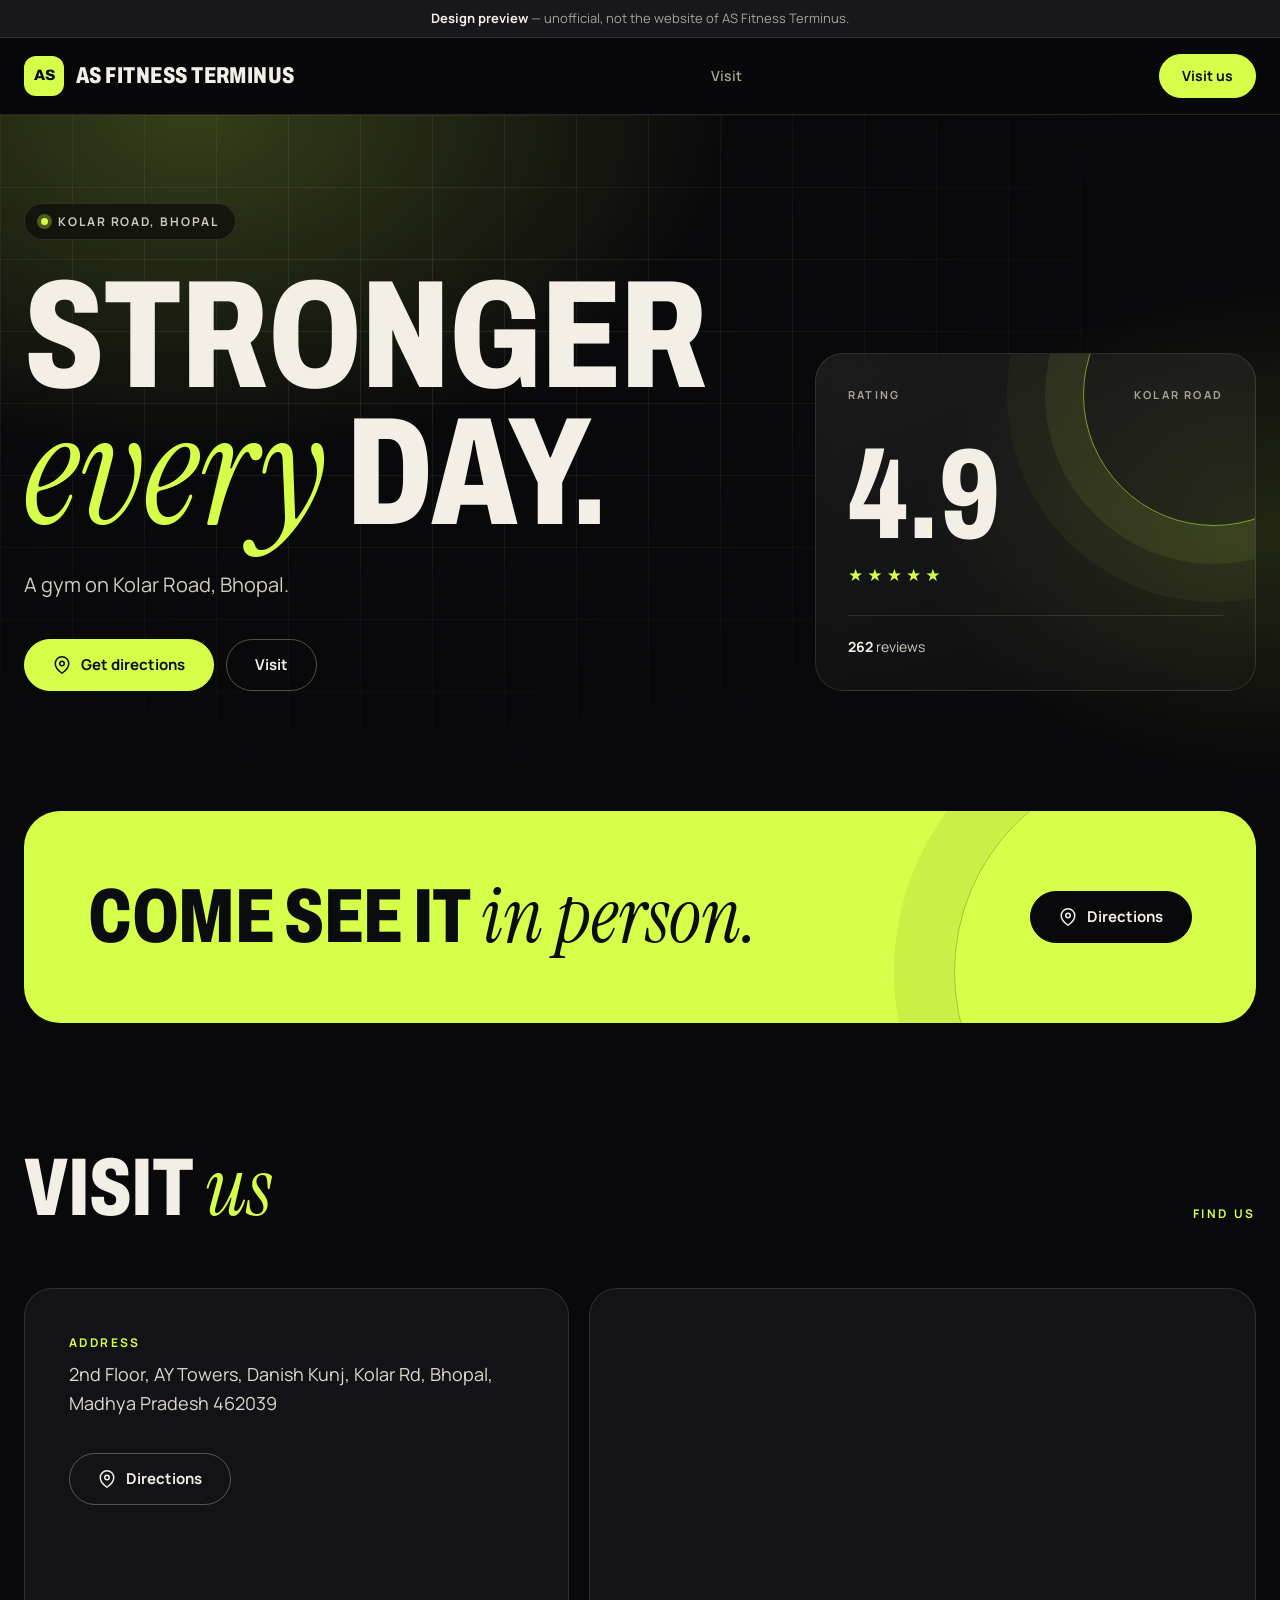
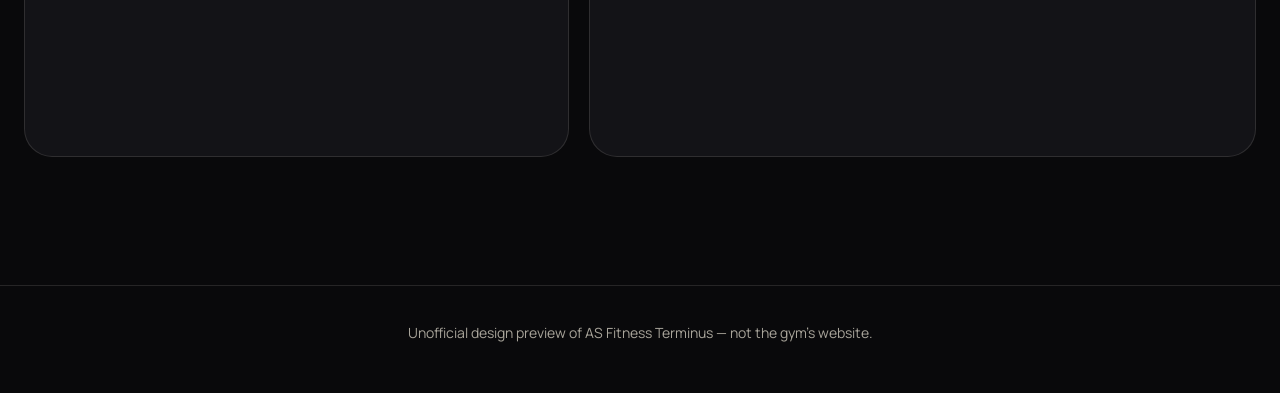
==== commit 49f91fd2: "Premium v3 template ported from Claude Design; add BU Fitness, TRP Fitness, Torquehouse drafts; fix " ====
--- a/sites/as-fitness-terminus/index.html
+++ b/sites/as-fitness-terminus/index.html
@@ -6,16 +6,16 @@
   <title>AS Fitness Terminus | Design preview (unofficial)</title>
   <meta name="description" content="Unofficial design preview for AS Fitness Terminus, Kolar Road, Bhopal.">
   <meta name="robots" content="noindex, nofollow">
-  <meta name="theme-color" content="#08090c">
+  <meta name="theme-color" content="#09090b">
   <meta property="og:type" content="website">
   <meta property="og:title" content="AS Fitness Terminus | Design preview (unofficial)">
   <meta property="og:description" content="Unofficial design preview for AS Fitness Terminus, Kolar Road, Bhopal.">
-  <link rel="icon" href="data:image/svg+xml,%3Csvg%20xmlns%3D%22http%3A%2F%2Fwww.w3.org%2F2000%2Fsvg%22%20viewBox%3D%220%200%2064%2064%22%3E%3Crect%20width%3D%2264%22%20height%3D%2264%22%20rx%3D%2216%22%20fill%3D%22%23b6ff3c%22%2F%3E%3Ctext%20x%3D%2232%22%20y%3D%2242%22%20font-family%3D%22Arial%22%20font-weight%3D%22800%22%20font-size%3D%2226%22%20text-anchor%3D%22middle%22%20fill%3D%22%230b0c10%22%3EAS%3C%2Ftext%3E%3C%2Fsvg%3E">
+  <link rel="icon" href="data:image/svg+xml,%3Csvg%20xmlns%3D%22http%3A%2F%2Fwww.w3.org%2F2000%2Fsvg%22%20viewBox%3D%220%200%2064%2064%22%3E%3Crect%20width%3D%2264%22%20height%3D%2264%22%20rx%3D%2216%22%20fill%3D%22%23d6ff4a%22%2F%3E%3Ctext%20x%3D%2232%22%20y%3D%2242%22%20font-family%3D%22Arial%22%20font-weight%3D%22800%22%20font-size%3D%2226%22%20text-anchor%3D%22middle%22%20fill%3D%22%230b0c10%22%3EAS%3C%2Ftext%3E%3C%2Fsvg%3E">
   <link rel="preconnect" href="https://fonts.googleapis.com">
   <link rel="preconnect" href="https://fonts.gstatic.com" crossorigin>
-  <link href="https://fonts.googleapis.com/css2?family=Barlow+Condensed:wght@600;700;800&family=Inter:wght@400;500;600&display=swap" rel="stylesheet">
+  <link href="https://fonts.googleapis.com/css2?family=Archivo:wdth,wght@62..125,500..900&family=Instrument+Serif:ital@0;1&family=Manrope:wght@400;500;600;700&display=swap" rel="stylesheet">
   <link rel="stylesheet" href="assets/css/style.css">
-  <style>:root{--accent:#b6ff3c;--accent-rgb:182,255,60;--on-accent:#0b0c10}</style>
+  <style>:root{--accent:#d6ff4a;--accent-rgb:214,255,74;--on-accent:#0b0c10}</style>
   <script>document.documentElement.classList.add("js");setTimeout(function(){if(!window.__gymOk)document.documentElement.classList.add("reveal-all")},2500)</script>
 </head>
 <body>
@@ -23,49 +23,47 @@
   <div class="top">
   <div class="preview-bar"><strong>Design preview</strong> &mdash; unofficial, not the website of AS Fitness Terminus.</div>
   <header class="site-header">
-    <div class="container nav">
+    <div class="wrap nav">
       <a class="brand" href="#" aria-label="AS Fitness Terminus home"><span class="brand-mark">AS</span>AS Fitness Terminus</a>
       <button class="menu-btn" type="button" aria-label="Menu" aria-expanded="false" aria-controls="nav-links"><span></span></button>
       <nav id="nav-links" class="nav-links" aria-label="Main">
-        <a href="#contact">Contact</a>
+        <a href="#visit">Visit</a>
       </nav>
-      <a class="btn sm nav-cta" href="#contact">Visit us</a>
+      <a class="btn sm nav-cta" href="#visit">Visit us</a>
     </div>
   </header>
   </div>
 
   <main id="main">
-    <section class="hero noimg">
+    <section class="hero">
       
-      <div class="container hero-grid">
+      <div class="wrap hero-grid">
         <div>
           <span class="pill"><i></i>Kolar Road, Bhopal</span>
-          <h1>Stronger every day at <em>AS Fitness Terminus</em></h1>
+          <h1 class="disp h1">Stronger<br><em class="serif">every</em> day.</h1>
           <p class="lead">A gym on Kolar Road, Bhopal.</p>
           <div class="cta">
             <a class="btn" target="_blank" rel="noopener" href="https://www.google.com/maps/search/?api=1&query=AS+Fitness+Terminus+Kolar+Road+Bhopal"><svg viewBox="0 0 24 24" fill="none" stroke="currentColor" stroke-width="2" stroke-linecap="round" stroke-linejoin="round" aria-hidden="true"><path d="M21 10c0 7-9 13-9 13s-9-6-9-13a9 9 0 0 1 18 0z"/><circle cx="12" cy="10" r="3"/></svg>Get directions</a>
-            <a class="btn ghost" href="#contact">Contact</a>
+            <a class="btn ghost" href="#visit">Visit</a>
           </div>
         </div>
-        <div class="rating-card"><div class="big">4.9</div><div class="stars" style="--p:98%" role="img" aria-label="Rated 4.9 out of 5">&#9733;&#9733;&#9733;&#9733;&#9733;</div><p>Rating from 262 reviews</p></div>
+        <aside class="pass reveal" aria-label="Rating"><div class="tag"><span>Rating</span><span>Kolar Road</span></div><div class="score">4.9</div><div class="stars" style="--p:98%" role="img" aria-label="Rated 4.9 out of 5">&#9733;&#9733;&#9733;&#9733;&#9733;</div><div class="meta"><span><b>262</b> reviews</span></div></aside>
       </div>
     </section>
 
-
-
-    <section class="section">
-      <div class="container">
-        <div class="band reveal">
-          <div><h2>Ready to start?</h2><p>Find the gym on the map.</p></div>
-          <div class="cta"><a class="btn" target="_blank" rel="noopener" href="https://www.google.com/maps/search/?api=1&query=AS+Fitness+Terminus+Kolar+Road+Bhopal"><svg viewBox="0 0 24 24" fill="none" stroke="currentColor" stroke-width="2" stroke-linecap="round" stroke-linejoin="round" aria-hidden="true"><path d="M21 10c0 7-9 13-9 13s-9-6-9-13a9 9 0 0 1 18 0z"/><circle cx="12" cy="10" r="3"/></svg>Find us</a></div>
+    <section class="section" style="padding-top:0">
+      <div class="wrap">
+        <div class="cta-block reveal">
+          <h2 class="disp">Come see it <em class="serif">in person.</em></h2>
+          <div class="cta"><a class="btn dark" target="_blank" rel="noopener" href="https://www.google.com/maps/search/?api=1&query=AS+Fitness+Terminus+Kolar+Road+Bhopal"><svg viewBox="0 0 24 24" fill="none" stroke="currentColor" stroke-width="2" stroke-linecap="round" stroke-linejoin="round" aria-hidden="true"><path d="M21 10c0 7-9 13-9 13s-9-6-9-13a9 9 0 0 1 18 0z"/><circle cx="12" cy="10" r="3"/></svg>Directions</a></div>
         </div>
       </div>
     </section>
 
-    <section id="contact" class="section alt">
-      <div class="container">
-        <div class="section-head reveal"><span class="kicker">Find us</span><h2>Visit AS Fitness Terminus</h2></div>
-        <div class="contact">
+    <section id="visit" class="section" style="padding-top:0">
+      <div class="wrap">
+        <div class="sec-head reveal"><h2 class="disp h2">Visit <em class="serif">us</em></h2><span class="eyebrow">Find us</span></div>
+        <div class="visit">
           <div class="info reveal">
             <dl>
               <div><dt>Address</dt><dd>2nd Floor, AY Towers, Danish Kunj, Kolar Rd, Bhopal, Madhya Pradesh 462039</dd></div>
@@ -79,7 +77,7 @@
   </main>
 
   <footer>
-    <div class="container">
+    <div class="wrap">
       <p>Unofficial design preview of AS Fitness Terminus &mdash; not the gym&rsquo;s website.</p>
     </div>
   </footer>
--- a/sites/as-fitness-terminus/assets/css/style.css
+++ b/sites/as-fitness-terminus/assets/css/style.css
@@ -1,37 +1,45 @@
-/* Gym site template: modern dark theme. Accent colour is set per gym via --accent in index.html */
+/* Gym site template v3: premium dark editorial theme. Accent set per gym in index.html (--accent, --accent-rgb, --on-accent). */
 :root{
-  --bg:#08090c;--bg-2:#0d0f14;--surface:#12141b;--surface-2:#181b24;
-  --line:rgba(255,255,255,.09);--text:#f4f5f7;--muted:#a0a6b3;
-  --accent:#ff4d2e;--accent-rgb:255,77,46;--on-accent:#fff;
-  --radius:22px;--maxw:1160px;
-  --font-display:'Barlow Condensed','Arial Narrow',Impact,system-ui,sans-serif;
-  --font-body:'Inter',system-ui,-apple-system,'Segoe UI',Roboto,sans-serif;
+  --bg:#09090b;--bg2:#0e0e11;--panel:#131317;--ink:#f3efe6;--mute:#a8a49a;--line:rgba(243,239,230,.12);
+  --accent:#d6ff4a;--accent-rgb:214,255,74;--on-accent:#09090b;
 }
-*{box-sizing:border-box;margin:0;padding:0}
-html{scroll-behavior:smooth;scroll-padding-top:120px;-webkit-text-size-adjust:100%}
-body{font-family:var(--font-body);background:var(--bg);color:var(--text);line-height:1.65;overflow-x:hidden;-webkit-font-smoothing:antialiased}
+*{box-sizing:border-box}
+html{scroll-behavior:smooth;scroll-padding-top:128px;-webkit-text-size-adjust:100%}
+body{margin:0;background:var(--bg);color:var(--ink);font-family:'Manrope',system-ui,-apple-system,'Segoe UI',Roboto,sans-serif;line-height:1.6;overflow-x:hidden;-webkit-font-smoothing:antialiased}
+h1,h2,h3,p,ul,dl,dd{margin:0;padding:0}
+ul{list-style:none}
 img{max-width:100%;display:block}
 a{color:inherit;text-decoration:none}
-ul{list-style:none}
-.container{width:min(var(--maxw),100% - 40px);margin-inline:auto}
 :focus-visible{outline:2px solid var(--accent);outline-offset:3px;border-radius:6px}
-.skip{position:absolute;left:-999px;top:8px;background:var(--accent);color:var(--on-accent);padding:10px 16px;border-radius:10px;z-index:100;font-weight:600}
+.wrap{width:min(1240px,100% - 48px);margin-inline:auto}
+.skip{position:absolute;left:-999px;top:8px;background:var(--accent);color:var(--on-accent);padding:10px 16px;border-radius:10px;z-index:100;font-weight:700}
 .skip:focus{left:12px}
+.disp{font-family:'Archivo',Impact,sans-serif;font-stretch:72%;font-weight:800;text-transform:uppercase;letter-spacing:-.005em;line-height:.88}
+.serif{font-family:'Instrument Serif',Georgia,serif;font-style:italic;font-weight:400;text-transform:none;letter-spacing:0}
+.eyebrow{font-size:12px;font-weight:700;letter-spacing:.22em;text-transform:uppercase;color:var(--accent)}
 
-/* preview bar (prospect drafts) */
-.preview-bar{background:var(--surface-2);border-bottom:1px solid var(--line);text-align:center;font-size:.82rem;color:var(--muted);padding:8px 16px}
-.preview-bar strong{color:var(--text)}
+/* buttons */
+.btn{display:inline-flex;align-items:center;justify-content:center;gap:10px;min-height:52px;padding:0 28px;border-radius:999px;font-weight:700;font-size:15px;background:var(--accent);color:var(--on-accent);border:1px solid var(--accent);cursor:pointer;transition:transform .2s,box-shadow .2s,background .2s}
+.btn:hover{transform:translateY(-2px);box-shadow:0 14px 40px -12px var(--accent)}
+.btn.ghost{background:transparent;color:var(--ink);border-color:rgba(243,239,230,.3)}
+.btn.ghost:hover{background:rgba(243,239,230,.08);box-shadow:none}
+.btn.dark{background:#09090b;color:#f3efe6;border-color:#09090b}
+.btn.dark:hover{box-shadow:0 14px 40px -12px #000}
+.btn.sm{min-height:44px;padding:0 22px;font-size:14px}
+.btn svg{width:18px;height:18px;flex:none}
+.cta{display:flex;gap:12px;flex-wrap:wrap}
 
-/* header */
+/* preview bar + header */
+.preview-bar{background:#17171c;border-bottom:1px solid var(--line);text-align:center;font-size:13px;color:var(--mute);padding:8px 16px}
+.preview-bar strong{color:var(--ink)}
 .top{position:sticky;top:0;z-index:50}
-.site-header{position:relative;transition:background .3s,box-shadow .3s}
-.site-header.scrolled{background:rgba(8,9,12,.82);backdrop-filter:saturate(1.4) blur(14px);-webkit-backdrop-filter:saturate(1.4) blur(14px);box-shadow:0 1px 0 var(--line)}
-.nav{display:flex;align-items:center;justify-content:space-between;height:72px;gap:16px}
-.brand{display:flex;align-items:center;gap:12px;font-family:var(--font-display);font-weight:700;font-size:1.45rem;letter-spacing:.03em;text-transform:uppercase;line-height:1}
-.brand-mark{width:38px;height:38px;border-radius:11px;background:var(--accent);color:var(--on-accent);display:grid;place-items:center;font-size:1rem;font-weight:800;letter-spacing:0}
-.nav-links{display:flex;gap:30px;font-size:.93rem;color:var(--muted)}
-.nav-links a{transition:color .2s}.nav-links a:hover{color:var(--text)}
-.menu-btn{display:none;width:44px;height:44px;border:1px solid var(--line);background:var(--surface);color:var(--text);border-radius:12px;cursor:pointer;place-items:center}
+.site-header{position:relative;background:rgba(9,9,11,.82);backdrop-filter:saturate(1.4) blur(14px);-webkit-backdrop-filter:saturate(1.4) blur(14px);border-bottom:1px solid var(--line)}
+.nav{display:flex;align-items:center;justify-content:space-between;height:76px;gap:24px}
+.brand{display:flex;align-items:center;gap:12px;font-family:'Archivo',Impact,sans-serif;font-stretch:75%;font-weight:800;text-transform:uppercase;font-size:23px;letter-spacing:.02em;line-height:1}
+.brand-mark{width:40px;height:40px;border-radius:12px;background:var(--accent);color:var(--on-accent);display:grid;place-items:center;font-size:15px;letter-spacing:0;font-stretch:100%;flex:none}
+.nav-links{display:flex;gap:34px;font-size:14px;font-weight:600;color:var(--mute)}
+.nav-links a{transition:color .2s}.nav-links a:hover{color:var(--ink)}
+.menu-btn{display:none;width:44px;height:44px;border:1px solid var(--line);background:var(--panel);color:var(--ink);border-radius:12px;cursor:pointer;place-items:center}
 .menu-btn span,.menu-btn span::before,.menu-btn span::after{display:block;width:18px;height:2px;background:currentColor;border-radius:2px;position:relative;transition:transform .25s,opacity .25s}
 .menu-btn span::before,.menu-btn span::after{content:"";position:absolute;left:0}
 .menu-btn span::before{top:-6px}.menu-btn span::after{top:6px}
@@ -39,138 +47,130 @@
 .menu-btn[aria-expanded="true"] span::before{transform:translateY(6px) rotate(45deg)}
 .menu-btn[aria-expanded="true"] span::after{transform:translateY(-6px) rotate(-45deg)}
 
-/* buttons */
-.btn{display:inline-flex;align-items:center;justify-content:center;gap:8px;min-height:48px;padding:0 26px;border-radius:999px;font-weight:600;font-size:.97rem;border:1px solid transparent;background:var(--accent);color:var(--on-accent);cursor:pointer;transition:transform .2s,box-shadow .2s,background .2s}
-.btn:hover{transform:translateY(-2px);box-shadow:0 10px 30px -8px rgba(var(--accent-rgb),.65)}
-.btn.ghost{background:rgba(255,255,255,.04);color:var(--text);border-color:rgba(255,255,255,.22);backdrop-filter:blur(6px)}
-.btn.ghost:hover{background:rgba(255,255,255,.1);box-shadow:none}
-.btn.sm{min-height:42px;padding:0 20px;font-size:.9rem}
-.btn svg{width:18px;height:18px;flex:none}
-
 /* hero */
-.hero{position:relative;display:grid;align-items:center;min-height:min(86svh,820px);padding:72px 0 96px;isolation:isolate;overflow:hidden}
+.hero{position:relative;overflow:hidden;padding:88px 0 120px;isolation:isolate}
 .hero-img{position:absolute;inset:0;width:100%;height:100%;object-fit:cover;z-index:-3}
-.hero::before{content:"";position:absolute;inset:0;z-index:-2;background:linear-gradient(180deg,rgba(8,9,12,.55) 0%,rgba(8,9,12,.78) 60%,var(--bg) 100%)}
-.hero.noimg::before{background:
-  radial-gradient(55% 55% at 18% 8%,rgba(var(--accent-rgb),.38),transparent 70%),
-  radial-gradient(45% 45% at 92% 35%,rgba(var(--accent-rgb),.18),transparent 70%),
-  var(--bg)}
-.hero.noimg::after{content:"";position:absolute;inset:0;z-index:-1;background-image:linear-gradient(var(--line) 1px,transparent 1px),linear-gradient(90deg,var(--line) 1px,transparent 1px);background-size:60px 60px;-webkit-mask-image:radial-gradient(ellipse at 50% 20%,#000 15%,transparent 72%);mask-image:radial-gradient(ellipse at 50% 20%,#000 15%,transparent 72%)}
-.pill{display:inline-flex;align-items:center;gap:10px;padding:7px 16px;border:1px solid var(--line);border-radius:999px;background:rgba(8,9,12,.62);backdrop-filter:blur(8px);font-size:.82rem;letter-spacing:.14em;text-transform:uppercase;color:#cfd3dc}
-.pill i{width:8px;height:8px;border-radius:50%;background:var(--accent);box-shadow:0 0 0 4px rgba(var(--accent-rgb),.25)}
-h1,h2,h3{font-family:var(--font-display);text-transform:uppercase;line-height:.98;letter-spacing:.01em}
-h1{font-size:clamp(3.1rem,10vw,7.4rem);font-weight:800;margin:22px 0 20px;max-width:12ch}
-h1 em{font-style:normal;color:var(--accent)}
-.lead{font-size:clamp(1.02rem,2.2vw,1.22rem);color:#c9cdd6;max-width:34em;margin-bottom:34px}
-.cta{display:flex;flex-wrap:wrap;gap:12px}
-.hero-grid{display:grid;grid-template-columns:1.3fr .7fr;gap:48px;align-items:center}
-.hero-grid.one{grid-template-columns:1fr}
-
-/* stats */
-.stats{position:relative;z-index:2;margin-top:-52px}
-.stats-grid{display:grid;grid-template-columns:repeat(3,1fr);gap:14px}
-.stat{background:linear-gradient(180deg,var(--surface-2),var(--surface));border:1px solid var(--line);border-radius:var(--radius);padding:22px 24px}
-.stat b{display:block;font-family:var(--font-display);font-size:2.4rem;line-height:1;font-weight:700;letter-spacing:.01em}
-.stat b .star{display:inline;margin:0;color:var(--accent);font-size:.9em}
-.stat span{display:block;margin-top:6px;color:var(--muted);font-size:.88rem}
-
-/* ticker */
-.ticker{margin-top:56px;border-block:1px solid var(--line);overflow:hidden;background:var(--bg-2);white-space:nowrap}
-.ticker-track{display:inline-flex;animation:tick 60s linear 3;padding:16px 0}
-.ticker:hover .ticker-track{animation-play-state:paused}
-.ticker span{font-family:var(--font-display);font-size:1.6rem;text-transform:uppercase;letter-spacing:.06em;padding:0 28px;color:var(--muted);display:inline-flex;align-items:center;gap:56px}
-.ticker span::after{content:"";width:8px;height:8px;background:var(--accent);transform:rotate(45deg)}
-@keyframes tick{to{transform:translateX(-50%)}}
+.hero::before{content:"";position:absolute;inset:0;z-index:-2;background:radial-gradient(60% 70% at 15% 0%,rgba(var(--accent-rgb),.22),transparent 70%),radial-gradient(40% 50% at 100% 60%,rgba(var(--accent-rgb),.12),transparent 70%)}
+.hero.img::before{background:linear-gradient(180deg,rgba(9,9,11,.62) 0%,rgba(9,9,11,.8) 60%,var(--bg) 100%)}
+.hero::after{content:"";position:absolute;inset:0;z-index:-1;background-image:linear-gradient(var(--line) 1px,transparent 1px),linear-gradient(90deg,var(--line) 1px,transparent 1px);background-size:72px 72px;-webkit-mask-image:radial-gradient(ellipse at 30% 30%,#000 10%,transparent 70%);mask-image:radial-gradient(ellipse at 30% 30%,#000 10%,transparent 70%);opacity:.7}
+.hero.img::after{display:none}
+.hero-grid{display:grid;grid-template-columns:1.25fr .75fr;gap:56px;align-items:end}
+.hero-grid.one{grid-template-columns:minmax(0,1fr)}
+.hero-grid>*,.about>*,.visit>*,.cta-block>*{min-width:0}
+.pill{display:inline-flex;align-items:center;gap:10px;padding:8px 16px;border:1px solid var(--line);border-radius:999px;font-size:12px;font-weight:700;letter-spacing:.16em;text-transform:uppercase;color:#cfcbc1;background:rgba(9,9,11,.62);backdrop-filter:blur(8px)}
+.pill i{width:7px;height:7px;border-radius:50%;background:var(--accent);box-shadow:0 0 0 4px rgba(var(--accent-rgb),.3)}
+.h1{font-size:clamp(72px,12vw,176px);margin:28px 0 28px;max-width:8em}
+.h1 em{color:var(--accent);font-size:1.02em}
+.lead{font-size:20px;color:#d2cec4;max-width:30em;margin-bottom:38px}
+.pass{position:relative;border:1px solid var(--line);border-radius:28px;padding:32px;background:linear-gradient(160deg,rgba(243,239,230,.08),rgba(243,239,230,.02));backdrop-filter:blur(10px);-webkit-backdrop-filter:blur(10px);overflow:hidden}
+.pass::before{content:"";position:absolute;right:-90px;top:-90px;width:260px;height:260px;border-radius:50%;border:1px solid rgba(var(--accent-rgb),.55);box-shadow:0 0 0 38px rgba(var(--accent-rgb),.07),0 0 0 76px rgba(var(--accent-rgb),.04)}
+.pass .tag{position:relative;display:flex;justify-content:space-between;gap:16px;font-size:11px;letter-spacing:.2em;text-transform:uppercase;color:var(--mute);font-weight:700}
+.pass .score{position:relative;font-family:'Archivo',Impact,sans-serif;font-stretch:72%;font-weight:800;font-size:128px;line-height:.9;margin:34px 0 8px}
+.pass .stars{position:relative;display:inline-block;background:linear-gradient(90deg,var(--accent) var(--p,100%),rgba(243,239,230,.22) var(--p,100%));-webkit-background-clip:text;background-clip:text;color:transparent;-webkit-text-fill-color:transparent;letter-spacing:.24em;font-size:17px}
+.pass .meta{position:relative;margin-top:26px;padding-top:20px;border-top:1px solid var(--line);display:grid;gap:6px;font-size:14px;color:#cfcbc1}
+.pass .meta b{color:var(--ink)}
 
 /* sections */
-.section{padding:104px 0}
-.section.alt{background:var(--bg-2);border-block:1px solid var(--line)}
-.section-head{max-width:660px;margin-bottom:44px}
-.kicker{display:block;color:var(--accent);text-transform:uppercase;letter-spacing:.2em;font-size:.78rem;font-weight:600;margin-bottom:12px}
-h2{font-size:clamp(2.3rem,5.4vw,3.9rem);font-weight:700}
-.about{display:grid;grid-template-columns:1.1fr .9fr;gap:48px;align-items:center}
-.about p{color:#c9cdd6;font-size:1.08rem;margin-top:18px;max-width:34em}
-.about.solo{grid-template-columns:1fr}
-.about-img{width:100%;aspect-ratio:4/3;object-fit:cover;border-radius:var(--radius);border:1px solid var(--line)}
-.rating-card{border-radius:var(--radius);border:1px solid rgba(var(--accent-rgb),.35);padding:36px;background:linear-gradient(145deg,rgba(var(--accent-rgb),.22),rgba(18,20,27,.85) 65%);backdrop-filter:blur(8px);text-align:left;max-width:360px;justify-self:end;width:100%}
-.rating-card .big{font-family:var(--font-display);font-size:6.4rem;font-weight:800;line-height:.9}
-.rating-card .stars{display:inline-block;background:linear-gradient(90deg,var(--accent) var(--p,100%),rgba(255,255,255,.22) var(--p,100%));-webkit-background-clip:text;background-clip:text;color:transparent;-webkit-text-fill-color:transparent;letter-spacing:.2em;margin:12px 0 10px;font-size:1.3rem}
-.rating-card p{margin:0;color:#c9cdd6;font-size:.98rem}
-.cards{display:flex;flex-wrap:wrap;gap:16px}
-.cards .card{flex:1 1 250px}
-.card{position:relative;overflow:hidden;background:linear-gradient(180deg,var(--surface-2),var(--surface));border:1px solid var(--line);border-radius:var(--radius);padding:30px 28px 28px;transition:transform .3s,border-color .3s}
-.card:hover,.js .card.reveal.in:hover{transform:translateY(-5px);border-color:rgba(var(--accent-rgb),.55)}
-.card .num{position:absolute;right:22px;top:12px;font-family:var(--font-display);font-size:3.6rem;font-weight:800;color:rgba(255,255,255,.07);line-height:1}
-.card h3{font-size:1.75rem;margin-bottom:10px;position:relative;padding-right:58px}
-.card p{color:var(--muted);font-size:.97rem;position:relative}
-.gallery{display:grid;grid-template-columns:repeat(auto-fit,minmax(min(100%,300px),1fr));gap:16px}
-.gallery img{width:100%;height:100%;aspect-ratio:4/5;object-fit:cover;border-radius:var(--radius);border:1px solid var(--line);transition:transform .5s}
-.gallery figure{overflow:hidden;border-radius:var(--radius)}
-.gallery figure:hover img{transform:scale(1.04)}
-
-/* cta band */
-.band{margin:0 auto;padding:56px 40px;border-radius:28px;border:1px solid rgba(var(--accent-rgb),.4);background:radial-gradient(70% 140% at 0 0,rgba(var(--accent-rgb),.3),transparent 65%),var(--surface);display:flex;gap:28px;align-items:center;justify-content:space-between;flex-wrap:wrap}
-.band h2{font-size:clamp(2rem,4.4vw,3.1rem);max-width:14ch}
-.band p{color:#c9cdd6;margin-top:10px;max-width:30em}
-
-/* contact */
-.contact{display:grid;grid-template-columns:.95fr 1.05fr;gap:24px;align-items:start}
-.info{background:linear-gradient(180deg,var(--surface-2),var(--surface));border:1px solid var(--line);border-radius:var(--radius);padding:32px}
-.info dl{display:grid;gap:22px}
-.info dt{font-size:.74rem;letter-spacing:.18em;text-transform:uppercase;color:var(--accent);font-weight:600;margin-bottom:6px}
-.info dd{color:#d6d9e0}
+.section{padding:128px 0}
+.section.alt{background:var(--bg2);border-block:1px solid var(--line)}
+.sec-head{display:flex;justify-content:space-between;align-items:end;gap:32px;margin-bottom:64px}
+.h2{font-size:clamp(52px,6.4vw,92px)}
+.h2 em{color:var(--accent)}
+.about{display:grid;grid-template-columns:1.1fr .9fr;gap:80px;align-items:center}
+.about.solo{grid-template-columns:1fr;max-width:900px}
+.statement{font-family:'Instrument Serif',Georgia,serif;font-size:clamp(34px,3.6vw,52px);line-height:1.14;margin:20px 0 0}
+.shot{width:100%;border-radius:24px;border:1px solid var(--line);object-fit:cover}
+.shot.tall{aspect-ratio:4/5}
+.list li{display:grid;grid-template-columns:90px 1.1fr 1.4fr 48px;align-items:center;gap:24px;padding:30px 0;border-top:1px solid var(--line);transition:padding .25s,background .25s}
+.list li.nop{grid-template-columns:90px 1fr 48px}
+.list li:last-child{border-bottom:1px solid var(--line)}
+.list li:hover{padding-left:20px;background:linear-gradient(90deg,rgba(var(--accent-rgb),.1),transparent 60%)}
+.list .no{font-family:'Archivo',Impact,sans-serif;font-stretch:72%;font-weight:700;color:var(--accent);font-size:20px}
+.list h3{font-family:'Archivo',Impact,sans-serif;font-stretch:72%;font-weight:800;text-transform:uppercase;font-size:54px;line-height:.95}
+.list p{color:var(--mute)}
+.list .go{width:48px;height:48px;border-radius:50%;border:1px solid var(--line);display:grid;place-items:center}
+.list li:hover .go{background:var(--accent);color:var(--on-accent);border-color:var(--accent)}
+.list .go svg{width:18px;height:18px}
+.bento{display:grid;grid-template-columns:repeat(12,1fr);grid-auto-rows:150px;gap:16px}
+.bento figure{margin:0;overflow:hidden;border-radius:24px;border:1px solid var(--line);grid-column:span 4;grid-row:span 2}
+.bento figure:nth-child(1){grid-column:span 7;grid-row:span 3}
+.bento figure:nth-child(2){grid-column:span 5;grid-row:span 2}
+.bento figure:nth-child(3){grid-column:span 5;grid-row:span 1}
+.bento figure:nth-child(4){grid-column:span 4;grid-row:span 2}
+.bento figure:nth-child(5){grid-column:span 8;grid-row:span 2}
+.duo{display:grid;grid-template-columns:repeat(auto-fit,minmax(min(100%,420px),1fr));gap:16px}
+.duo figure{margin:0;overflow:hidden;border-radius:24px;border:1px solid var(--line)}
+.duo img{aspect-ratio:4/5;width:100%;object-fit:cover}
+.bento img{width:100%;height:100%;object-fit:cover;transition:transform .6s}
+.duo img{transition:transform .6s}
+.bento figure:hover img,.duo figure:hover img{transform:scale(1.04)}
+.cta-block{background:var(--accent);color:var(--on-accent);border-radius:36px;padding:72px 64px;display:grid;grid-template-columns:1.3fr .7fr;gap:40px;align-items:center;position:relative;overflow:hidden}
+.cta-block::after{content:"";position:absolute;right:-120px;bottom:-160px;width:420px;height:420px;border-radius:50%;border:1px solid rgba(9,9,11,.25);box-shadow:0 0 0 60px rgba(9,9,11,.06)}
+.cta-block h2{font-size:clamp(48px,6vw,88px)}
+.cta-block .cta{justify-content:flex-end;position:relative;z-index:1}
+.cta-block .btn.ghost{color:var(--on-accent);border-color:rgba(9,9,11,.4)}
+.cta-block .btn.ghost:hover{background:rgba(9,9,11,.08)}
+.visit{display:grid;grid-template-columns:.9fr 1.1fr;gap:20px}
+.info{border:1px solid var(--line);border-radius:28px;padding:44px;background:var(--panel)}
+.info dl{display:grid;gap:30px}
+.info dt{font-size:12px;letter-spacing:.2em;text-transform:uppercase;color:var(--accent);font-weight:700;margin-bottom:8px}
+.info dd{font-size:18px;color:#ddd9cf}
 .info a.link{border-bottom:1px solid rgba(var(--accent-rgb),.6)}
-.hours{display:grid;gap:6px}
-.hours li{display:flex;justify-content:space-between;gap:16px;border-bottom:1px dashed var(--line);padding-bottom:6px}
+.hours{display:grid;gap:8px}
+.hours li{display:flex;justify-content:space-between;gap:16px;border-bottom:1px dashed var(--line);padding-bottom:8px;font-size:17px}
 .hours li span:last-child{text-align:right;white-space:nowrap}
-.info .cta{margin-top:26px}
-.map{border-radius:var(--radius);overflow:hidden;border:1px solid var(--line);height:400px;background:var(--surface)}
-.map iframe{width:100%;height:100%;border:0;filter:invert(.92) hue-rotate(180deg) saturate(.7) contrast(.9)}
-
-/* footer */
-footer{padding:36px 0 40px;border-top:1px solid var(--line);color:var(--muted);font-size:.88rem;text-align:center}
-footer p+p{margin-top:6px}
-
-/* mobile call bar */
+.info .cta{margin-top:36px}
+.map{border-radius:28px;overflow:hidden;border:1px solid var(--line);min-height:460px;background:var(--panel)}
+.map iframe{width:100%;height:100%;min-height:460px;border:0;filter:invert(.92) hue-rotate(180deg) saturate(.7) contrast(.9)}
+footer{border-top:1px solid var(--line);padding:36px 0 48px;color:var(--mute);font-size:14px;text-align:center}
+footer p+p{margin-top:4px}
 .mobile-bar{display:none}
 
 /* reveal */
-.js .reveal{opacity:0;transform:translateY(26px);transition:opacity .75s ease,transform .75s ease}
+.js .reveal{opacity:0;transform:translateY(26px);transition:opacity .8s ease,transform .8s ease}
 .js .reveal.in{opacity:1;transform:none}
-.js .card.reveal.in{transition:opacity .75s ease,transform .3s ease,border-color .3s ease;transition-delay:0s}
 .js.reveal-all .reveal{opacity:1!important;transform:none!important;transition:none!important}
 
-@media(max-width:860px){
-  html{scroll-padding-bottom:96px}
+@media(max-width:900px){
+  html{scroll-padding-top:110px;scroll-padding-bottom:96px}
   .menu-btn{display:grid;margin-left:auto}
   .nav-cta{display:none}
-  .nav-links{position:absolute;left:0;right:0;top:72px;flex-direction:column;gap:0;background:rgba(8,9,12,.98);border-bottom:1px solid var(--line);padding:8px 20px 18px;opacity:0;transform:translateY(-8px);pointer-events:none;visibility:hidden;transition:opacity .25s,transform .25s,visibility 0s .25s}
+  .nav-links{position:absolute;left:0;right:0;top:76px;flex-direction:column;gap:0;background:rgba(9,9,11,.98);border-bottom:1px solid var(--line);padding:8px 24px 18px;opacity:0;transform:translateY(-8px);pointer-events:none;visibility:hidden;transition:opacity .25s,transform .25s,visibility 0s .25s}
   .nav-links.open{opacity:1;transform:none;pointer-events:auto;visibility:visible;transition:opacity .25s,transform .25s,visibility 0s}
-  .nav-links a{padding:14px 0;border-bottom:1px solid var(--line);font-size:1.05rem;color:var(--text)}
-  .site-header{background:rgba(8,9,12,.9);backdrop-filter:blur(12px)}
-  .hero{padding:48px 0 88px;min-height:0}
-  .stats-grid{grid-template-columns:1fr 1fr 1fr;gap:10px}
-  .stat{padding:16px 14px}.stat b{font-size:1.7rem}.stat span{font-size:.76rem}
-  .section{padding:72px 0}
-  .about,.contact,.hero-grid{grid-template-columns:1fr}
-  .rating-card{justify-self:start;max-width:none}
-  .map{height:320px}
-  .band{padding:36px 26px}
-  .mobile-bar{display:flex;position:fixed;left:12px;right:12px;bottom:12px;z-index:60;gap:8px;padding:8px;border-radius:20px;background:rgba(18,20,27,.92);backdrop-filter:blur(14px);-webkit-backdrop-filter:blur(14px);border:1px solid var(--line);box-shadow:0 12px 40px rgba(0,0,0,.5)}
+  .nav-links a{padding:15px 0;border-bottom:1px solid var(--line);font-size:17px;color:var(--ink)}
+  .hero{padding:48px 0 72px}
+  .hero-grid{grid-template-columns:minmax(0,1fr);gap:40px}
+  .h1{font-size:clamp(52px,18.5vw,120px)}
+  .lead{font-size:17px}
+  .pass .score{font-size:104px}
+  .section{padding:80px 0}
+  .sec-head{flex-direction:column;align-items:flex-start;gap:14px;margin-bottom:40px}
+  .about{grid-template-columns:minmax(0,1fr);gap:40px}
+  .list li{grid-template-columns:44px 1fr 40px;gap:14px;padding:22px 0}
+  .list li p{display:none}
+  .list h3{font-size:38px}
+  .list .go{width:40px;height:40px}
+  .bento{grid-template-columns:1fr 1fr;grid-auto-rows:150px}
+  .bento figure:nth-child(n){grid-column:span 1;grid-row:span 1}
+  .bento figure:nth-child(1){grid-column:span 2;grid-row:span 2}
+  .bento figure:nth-child(5){grid-column:span 2}
+  .cta-block{grid-template-columns:minmax(0,1fr);padding:44px 28px;border-radius:28px}
+  .cta-block .cta{justify-content:flex-start}
+  .visit{grid-template-columns:minmax(0,1fr)}
+  .info{padding:28px}
+  .map,.map iframe{min-height:320px}
+  .mobile-bar{display:flex;position:fixed;left:12px;right:12px;bottom:12px;z-index:60;gap:8px;padding:8px;border-radius:20px;background:rgba(19,19,23,.92);backdrop-filter:blur(14px);-webkit-backdrop-filter:blur(14px);border:1px solid var(--line);box-shadow:0 12px 40px rgba(0,0,0,.5)}
   .mobile-bar .btn{flex:1;min-height:46px;padding:0 12px}
   body{padding-bottom:88px}
 }
 @media(max-width:520px){
-  .stats-grid{grid-template-columns:1fr}.stat{display:flex;align-items:baseline;gap:12px}.stat span{margin:0}
-  .hero .cta .btn,.band .cta .btn{flex:1 1 100%}
-  .info .cta{display:grid;grid-template-columns:1fr 1fr}.info .cta .btn:first-child:nth-last-child(1){grid-column:1/-1}
-  .info{padding:24px}
+  .cta .btn{flex:1 1 100%}
+  .info .cta{display:grid;grid-template-columns:1fr 1fr}
+  .info .cta .btn:first-child:nth-last-child(1){grid-column:1/-1}
   .hours li{flex-wrap:wrap;gap:2px 16px}
-  .rating-card .big{font-size:5rem}
 }
 @media(prefers-reduced-motion:reduce){
   html{scroll-behavior:auto}
-  .ticker-track{animation:none}
   .js .reveal{opacity:1;transform:none;transition:none}
-  .btn,.card,.gallery img{transition:none}
+  .btn,.list li,.bento img,.duo img{transition:none}
 }
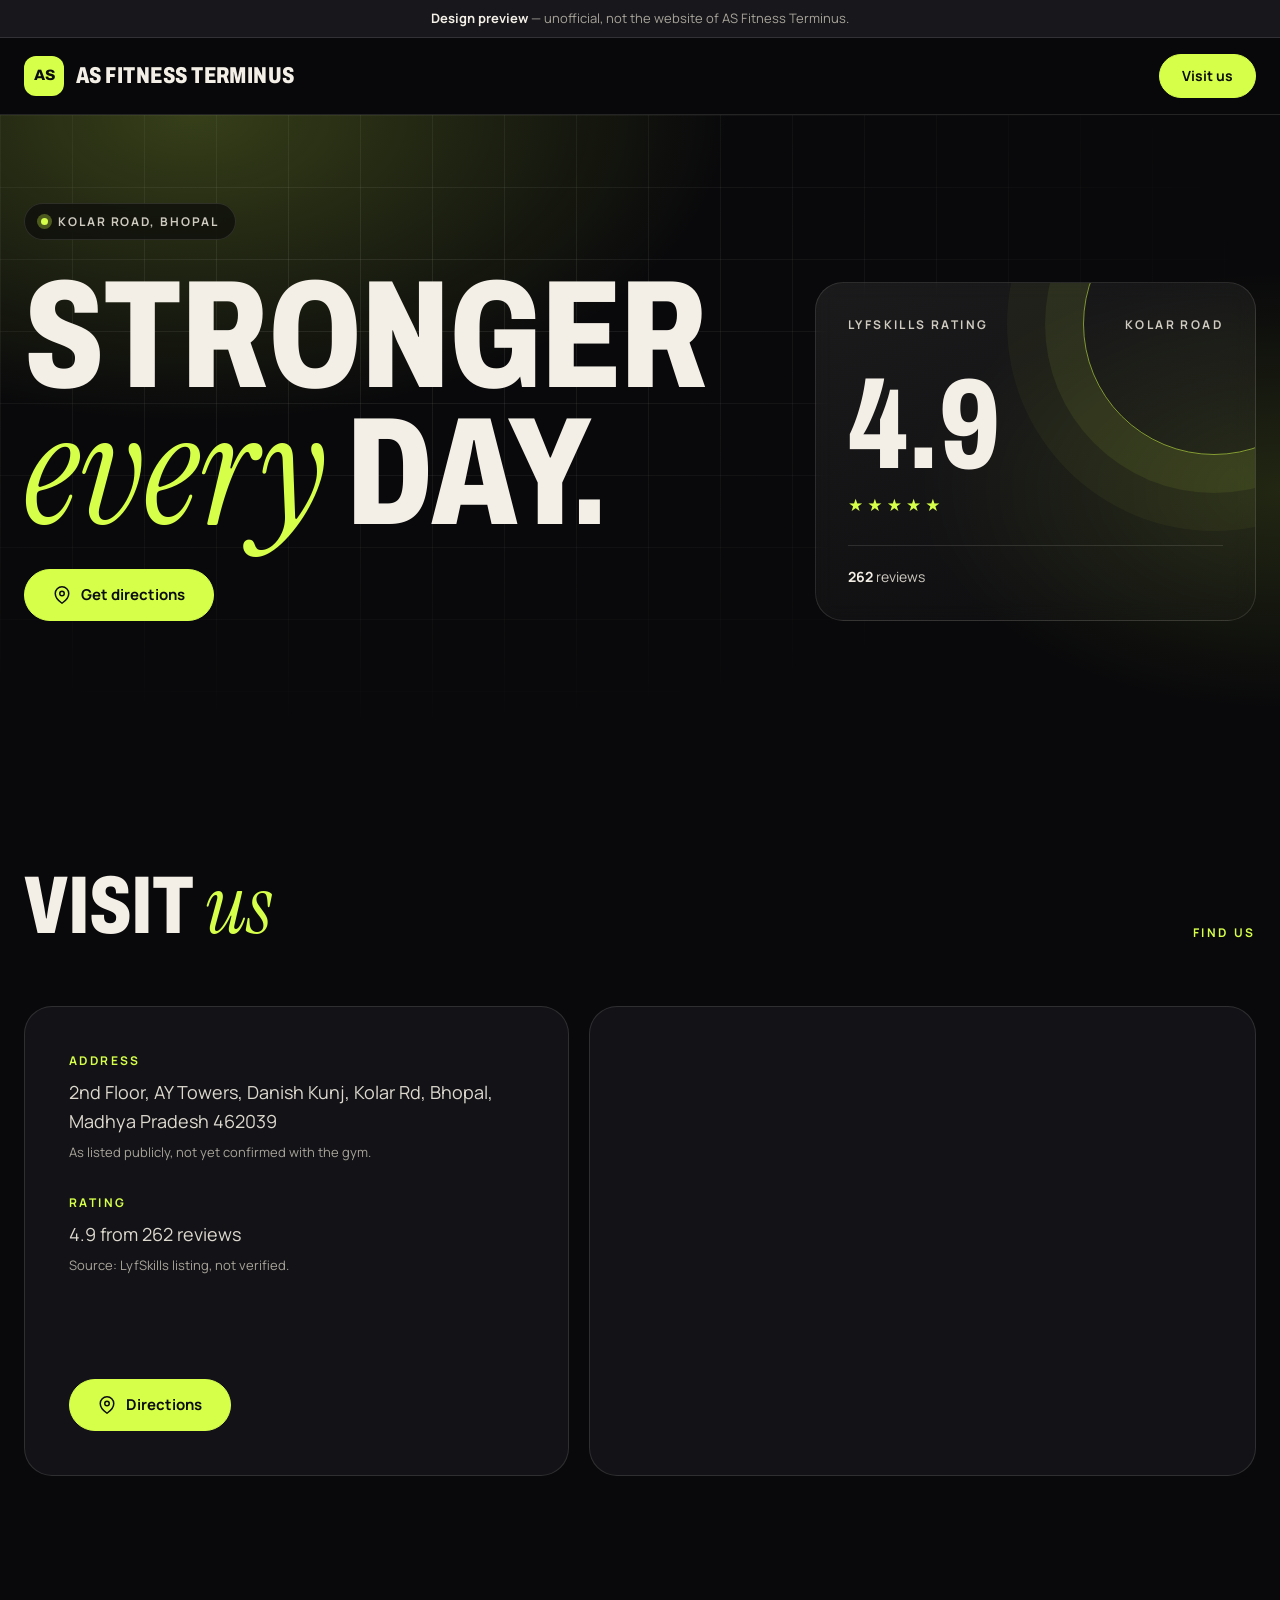
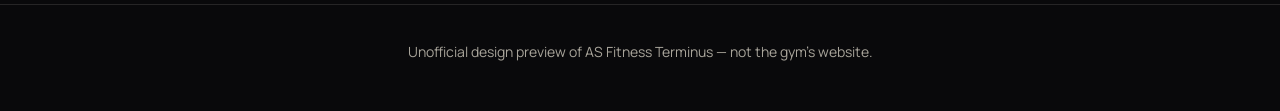
==== commit 081aefad: "Apply v3 review fixes: mobile layout, sticky header offsets, honest labels, a11y, sparse-page layout" ====
--- a/sites/as-fitness-terminus/index.html
+++ b/sites/as-fitness-terminus/index.html
@@ -21,14 +21,11 @@
 <body>
   <a class="skip" href="#main">Skip to content</a>
   <div class="top">
-  <div class="preview-bar"><strong>Design preview</strong> &mdash; unofficial, not the website of AS Fitness Terminus.</div>
+  <div class="preview-bar" role="region" aria-label="Design preview notice"><strong>Design preview</strong><span class="pb-long"> &mdash; unofficial, not the website of AS Fitness Terminus.</span><span class="pb-short"> &middot; unofficial</span></div>
   <header class="site-header">
-    <div class="wrap nav">
-      <a class="brand" href="#" aria-label="AS Fitness Terminus home"><span class="brand-mark">AS</span>AS Fitness Terminus</a>
-      <button class="menu-btn" type="button" aria-label="Menu" aria-expanded="false" aria-controls="nav-links"><span></span></button>
-      <nav id="nav-links" class="nav-links" aria-label="Main">
-        <a href="#visit">Visit</a>
-      </nav>
+    <div class="wrap nav nomenu">
+      <a class="brand" href="#" aria-label="AS Fitness Terminus home"><span class="brand-mark">AS</span><span class="brand-name">AS Fitness Terminus</span></a>
+      
       <a class="btn sm nav-cta" href="#visit">Visit us</a>
     </div>
   </header>
@@ -40,35 +37,27 @@
       <div class="wrap hero-grid">
         <div>
           <span class="pill"><i></i>Kolar Road, Bhopal</span>
-          <h1 class="disp h1">Stronger<br><em class="serif">every</em> day.</h1>
-          <p class="lead">A gym on Kolar Road, Bhopal.</p>
+          <h1 class="disp h1"><span class="sr">AS Fitness Terminus: </span>Stronger<br><em class="serif">every</em> day.</h1>
+          
           <div class="cta">
             <a class="btn" target="_blank" rel="noopener" href="https://www.google.com/maps/search/?api=1&query=AS+Fitness+Terminus+Kolar+Road+Bhopal"><svg viewBox="0 0 24 24" fill="none" stroke="currentColor" stroke-width="2" stroke-linecap="round" stroke-linejoin="round" aria-hidden="true"><path d="M21 10c0 7-9 13-9 13s-9-6-9-13a9 9 0 0 1 18 0z"/><circle cx="12" cy="10" r="3"/></svg>Get directions</a>
-            <a class="btn ghost" href="#visit">Visit</a>
+            
           </div>
         </div>
-        <aside class="pass reveal" aria-label="Rating"><div class="tag"><span>Rating</span><span>Kolar Road</span></div><div class="score">4.9</div><div class="stars" style="--p:98%" role="img" aria-label="Rated 4.9 out of 5">&#9733;&#9733;&#9733;&#9733;&#9733;</div><div class="meta"><span><b>262</b> reviews</span></div></aside>
+        <aside class="pass reveal" aria-label="Rating"><div class="tag"><span>LyfSkills rating</span><span>Kolar Road</span></div><div class="score">4.9</div><div class="stars" style="--p:98%" role="img" aria-label="Rated 4.9 out of 5">&#9733;&#9733;&#9733;&#9733;&#9733;</div><div class="meta"><span><b>262</b> reviews</span></div></aside>
       </div>
     </section>
 
-    <section class="section" style="padding-top:0">
-      <div class="wrap">
-        <div class="cta-block reveal">
-          <h2 class="disp">Come see it <em class="serif">in person.</em></h2>
-          <div class="cta"><a class="btn dark" target="_blank" rel="noopener" href="https://www.google.com/maps/search/?api=1&query=AS+Fitness+Terminus+Kolar+Road+Bhopal"><svg viewBox="0 0 24 24" fill="none" stroke="currentColor" stroke-width="2" stroke-linecap="round" stroke-linejoin="round" aria-hidden="true"><path d="M21 10c0 7-9 13-9 13s-9-6-9-13a9 9 0 0 1 18 0z"/><circle cx="12" cy="10" r="3"/></svg>Directions</a></div>
-        </div>
-      </div>
-    </section>
-
-    <section id="visit" class="section" style="padding-top:0">
+    <section id="visit" class="section">
       <div class="wrap">
         <div class="sec-head reveal"><h2 class="disp h2">Visit <em class="serif">us</em></h2><span class="eyebrow">Find us</span></div>
         <div class="visit">
           <div class="info reveal">
             <dl>
-              <div><dt>Address</dt><dd>2nd Floor, AY Towers, Danish Kunj, Kolar Rd, Bhopal, Madhya Pradesh 462039</dd></div>
+              <div><dt>Address</dt><dd>2nd Floor, AY Towers, Danish Kunj, Kolar Rd, Bhopal, Madhya Pradesh 462039<span class="note">As listed publicly, not yet confirmed with the gym.</span></dd></div>
+              <div><dt>Rating</dt><dd>4.9 from 262 reviews<span class="note">Source: LyfSkills listing, not verified.</span></dd></div>
             </dl>
-            <div class="cta"><a class="btn ghost" target="_blank" rel="noopener" href="https://www.google.com/maps/search/?api=1&query=AS+Fitness+Terminus+Kolar+Road+Bhopal"><svg viewBox="0 0 24 24" fill="none" stroke="currentColor" stroke-width="2" stroke-linecap="round" stroke-linejoin="round" aria-hidden="true"><path d="M21 10c0 7-9 13-9 13s-9-6-9-13a9 9 0 0 1 18 0z"/><circle cx="12" cy="10" r="3"/></svg>Directions</a></div>
+            <div class="cta"><a class="btn" target="_blank" rel="noopener" href="https://www.google.com/maps/search/?api=1&query=AS+Fitness+Terminus+Kolar+Road+Bhopal"><svg viewBox="0 0 24 24" fill="none" stroke="currentColor" stroke-width="2" stroke-linecap="round" stroke-linejoin="round" aria-hidden="true"><path d="M21 10c0 7-9 13-9 13s-9-6-9-13a9 9 0 0 1 18 0z"/><circle cx="12" cy="10" r="3"/></svg>Directions</a></div>
           </div>
           <div class="map reveal"><iframe title="Map to AS Fitness Terminus" src="https://www.google.com/maps?q=AS+Fitness+Terminus+Kolar+Road+Bhopal&output=embed" loading="lazy" referrerpolicy="no-referrer-when-downgrade" allowfullscreen></iframe></div>
         </div>
@@ -81,7 +70,7 @@
       <p>Unofficial design preview of AS Fitness Terminus &mdash; not the gym&rsquo;s website.</p>
     </div>
   </footer>
-  <div class="mobile-bar"><a class="btn" target="_blank" rel="noopener" href="https://www.google.com/maps/search/?api=1&query=AS+Fitness+Terminus+Kolar+Road+Bhopal"><svg viewBox="0 0 24 24" fill="none" stroke="currentColor" stroke-width="2" stroke-linecap="round" stroke-linejoin="round" aria-hidden="true"><path d="M21 10c0 7-9 13-9 13s-9-6-9-13a9 9 0 0 1 18 0z"/><circle cx="12" cy="10" r="3"/></svg>Get directions</a></div>
+  <nav class="mobile-bar" aria-label="Quick contact"><a class="btn" target="_blank" rel="noopener" href="https://www.google.com/maps/search/?api=1&query=AS+Fitness+Terminus+Kolar+Road+Bhopal"><svg viewBox="0 0 24 24" fill="none" stroke="currentColor" stroke-width="2" stroke-linecap="round" stroke-linejoin="round" aria-hidden="true"><path d="M21 10c0 7-9 13-9 13s-9-6-9-13a9 9 0 0 1 18 0z"/><circle cx="12" cy="10" r="3"/></svg>Get directions</a></nav>
   <script src="assets/js/main.js"></script>
 </body>
 </html>
--- a/sites/as-fitness-terminus/assets/css/style.css
+++ b/sites/as-fitness-terminus/assets/css/style.css
@@ -14,6 +14,7 @@
 .wrap{width:min(1240px,100% - 48px);margin-inline:auto}
 .skip{position:absolute;left:-999px;top:8px;background:var(--accent);color:var(--on-accent);padding:10px 16px;border-radius:10px;z-index:100;font-weight:700}
 .skip:focus{left:12px}
+.sr{position:absolute;width:1px;height:1px;overflow:hidden;clip:rect(0 0 0 0);white-space:nowrap}
 .disp{font-family:'Archivo',Impact,sans-serif;font-stretch:72%;font-weight:800;text-transform:uppercase;letter-spacing:-.005em;line-height:.88}
 .serif{font-family:'Instrument Serif',Georgia,serif;font-style:italic;font-weight:400;text-transform:none;letter-spacing:0}
 .eyebrow{font-size:12px;font-weight:700;letter-spacing:.22em;text-transform:uppercase;color:var(--accent)}
@@ -32,14 +33,16 @@
 /* preview bar + header */
 .preview-bar{background:#17171c;border-bottom:1px solid var(--line);text-align:center;font-size:13px;color:var(--mute);padding:8px 16px}
 .preview-bar strong{color:var(--ink)}
+.pb-short{display:none}
 .top{position:sticky;top:0;z-index:50}
 .site-header{position:relative;background:rgba(9,9,11,.82);backdrop-filter:saturate(1.4) blur(14px);-webkit-backdrop-filter:saturate(1.4) blur(14px);border-bottom:1px solid var(--line)}
-.nav{display:flex;align-items:center;justify-content:space-between;height:76px;gap:24px}
-.brand{display:flex;align-items:center;gap:12px;font-family:'Archivo',Impact,sans-serif;font-stretch:75%;font-weight:800;text-transform:uppercase;font-size:23px;letter-spacing:.02em;line-height:1}
+.nav{display:flex;align-items:center;justify-content:space-between;min-height:76px;gap:24px}
+.nav.nomenu{justify-content:space-between}
+.brand{display:flex;align-items:center;gap:12px;font-family:'Archivo',Impact,sans-serif;font-stretch:75%;font-weight:800;text-transform:uppercase;font-size:23px;letter-spacing:.02em;line-height:1;min-width:0}
 .brand-mark{width:40px;height:40px;border-radius:12px;background:var(--accent);color:var(--on-accent);display:grid;place-items:center;font-size:15px;letter-spacing:0;font-stretch:100%;flex:none}
 .nav-links{display:flex;gap:34px;font-size:14px;font-weight:600;color:var(--mute)}
 .nav-links a{transition:color .2s}.nav-links a:hover{color:var(--ink)}
-.menu-btn{display:none;width:44px;height:44px;border:1px solid var(--line);background:var(--panel);color:var(--ink);border-radius:12px;cursor:pointer;place-items:center}
+.menu-btn{flex:none;display:none;width:44px;height:44px;border:1px solid var(--line);background:var(--panel);color:var(--ink);border-radius:12px;cursor:pointer;place-items:center}
 .menu-btn span,.menu-btn span::before,.menu-btn span::after{display:block;width:18px;height:2px;background:currentColor;border-radius:2px;position:relative;transition:transform .25s,opacity .25s}
 .menu-btn span::before,.menu-btn span::after{content:"";position:absolute;left:0}
 .menu-btn span::before{top:-6px}.menu-btn span::after{top:6px}
@@ -64,7 +67,8 @@
 .lead{font-size:20px;color:#d2cec4;max-width:30em;margin-bottom:38px}
 .pass{position:relative;border:1px solid var(--line);border-radius:28px;padding:32px;background:linear-gradient(160deg,rgba(243,239,230,.08),rgba(243,239,230,.02));backdrop-filter:blur(10px);-webkit-backdrop-filter:blur(10px);overflow:hidden}
 .pass::before{content:"";position:absolute;right:-90px;top:-90px;width:260px;height:260px;border-radius:50%;border:1px solid rgba(var(--accent-rgb),.55);box-shadow:0 0 0 38px rgba(var(--accent-rgb),.07),0 0 0 76px rgba(var(--accent-rgb),.04)}
-.pass .tag{position:relative;display:flex;justify-content:space-between;gap:16px;font-size:11px;letter-spacing:.2em;text-transform:uppercase;color:var(--mute);font-weight:700}
+.pass .tag{position:relative;display:flex;justify-content:space-between;gap:16px;font-size:12px;letter-spacing:.2em;text-transform:uppercase;color:#cfcbc1;font-weight:700}
+.hero.img .pass{background:linear-gradient(160deg,rgba(9,9,11,.62),rgba(9,9,11,.4))}
 .pass .score{position:relative;font-family:'Archivo',Impact,sans-serif;font-stretch:72%;font-weight:800;font-size:128px;line-height:.9;margin:34px 0 8px}
 .pass .stars{position:relative;display:inline-block;background:linear-gradient(90deg,var(--accent) var(--p,100%),rgba(243,239,230,.22) var(--p,100%));-webkit-background-clip:text;background-clip:text;color:transparent;-webkit-text-fill-color:transparent;letter-spacing:.24em;font-size:17px}
 .pass .meta{position:relative;margin-top:26px;padding-top:20px;border-top:1px solid var(--line);display:grid;gap:6px;font-size:14px;color:#cfcbc1}
@@ -73,6 +77,8 @@
 /* sections */
 .section{padding:128px 0}
 .section.alt{background:var(--bg2);border-block:1px solid var(--line)}
+.section + .section:not(.alt){padding-top:0}
+.section.alt + .section:not(.alt){padding-top:96px}
 .sec-head{display:flex;justify-content:space-between;align-items:end;gap:32px;margin-bottom:64px}
 .h2{font-size:clamp(52px,6.4vw,92px)}
 .h2 em{color:var(--accent)}
@@ -81,15 +87,14 @@
 .statement{font-family:'Instrument Serif',Georgia,serif;font-size:clamp(34px,3.6vw,52px);line-height:1.14;margin:20px 0 0}
 .shot{width:100%;border-radius:24px;border:1px solid var(--line);object-fit:cover}
 .shot.tall{aspect-ratio:4/5}
-.list li{display:grid;grid-template-columns:90px 1.1fr 1.4fr 48px;align-items:center;gap:24px;padding:30px 0;border-top:1px solid var(--line);transition:padding .25s,background .25s}
-.list li.nop{grid-template-columns:90px 1fr 48px}
+.list li{display:grid;grid-template-columns:90px minmax(0,1.6fr) minmax(0,1fr) 48px;align-items:center;gap:24px;padding:30px 0;border-top:1px solid var(--line);transition:padding .25s,background .25s}
+.list li.nop{grid-template-columns:90px minmax(0,1fr) 48px}
 .list li:last-child{border-bottom:1px solid var(--line)}
-.list li:hover{padding-left:20px;background:linear-gradient(90deg,rgba(var(--accent-rgb),.1),transparent 60%)}
+@media(hover:hover){.list li:hover{padding-left:20px;background:linear-gradient(90deg,rgba(var(--accent-rgb),.1),transparent 60%)}.list li:hover .go{background:var(--accent);color:var(--on-accent);border-color:var(--accent)}}
 .list .no{font-family:'Archivo',Impact,sans-serif;font-stretch:72%;font-weight:700;color:var(--accent);font-size:20px}
-.list h3{font-family:'Archivo',Impact,sans-serif;font-stretch:72%;font-weight:800;text-transform:uppercase;font-size:54px;line-height:.95}
+.list h3{font-family:'Archivo',Impact,sans-serif;font-stretch:72%;font-weight:800;text-transform:uppercase;font-size:clamp(38px,4vw,54px);line-height:.95;overflow-wrap:anywhere}
 .list p{color:var(--mute)}
-.list .go{width:48px;height:48px;border-radius:50%;border:1px solid var(--line);display:grid;place-items:center}
-.list li:hover .go{background:var(--accent);color:var(--on-accent);border-color:var(--accent)}
+.list .go{width:48px;height:48px;color:var(--ink);border-radius:50%;border:1px solid var(--line);display:grid;place-items:center}
 .list .go svg{width:18px;height:18px}
 .bento{display:grid;grid-template-columns:repeat(12,1fr);grid-auto-rows:150px;gap:16px}
 .bento figure{margin:0;overflow:hidden;border-radius:24px;border:1px solid var(--line);grid-column:span 4;grid-row:span 2}
@@ -103,15 +108,19 @@
 .duo img{aspect-ratio:4/5;width:100%;object-fit:cover}
 .bento img{width:100%;height:100%;object-fit:cover;transition:transform .6s}
 .duo img{transition:transform .6s}
-.bento figure:hover img,.duo figure:hover img{transform:scale(1.04)}
-.cta-block{background:var(--accent);color:var(--on-accent);border-radius:36px;padding:72px 64px;display:grid;grid-template-columns:1.3fr .7fr;gap:40px;align-items:center;position:relative;overflow:hidden}
+@media(hover:hover){.bento figure:hover img,.duo figure:hover img{transform:scale(1.04)}}
+.cta-block{background:var(--accent);color:var(--on-accent);border-radius:36px;padding:72px 64px;display:grid;grid-template-columns:minmax(0,1fr) auto;gap:40px;align-items:center;position:relative;overflow:hidden}
 .cta-block::after{content:"";position:absolute;right:-120px;bottom:-160px;width:420px;height:420px;border-radius:50%;border:1px solid rgba(9,9,11,.25);box-shadow:0 0 0 60px rgba(9,9,11,.06)}
-.cta-block h2{font-size:clamp(48px,6vw,88px)}
-.cta-block .cta{justify-content:flex-end;position:relative;z-index:1}
+.cta-block>*{position:relative;z-index:1}
+.cta-block h2{font-size:clamp(48px,6vw,88px);text-wrap:balance}
+.cta-block h2 .serif{white-space:nowrap}
+.cta-block :focus-visible{outline-color:var(--on-accent)}
+.cta-block .cta{justify-content:flex-end;flex-wrap:nowrap}
 .cta-block .btn.ghost{color:var(--on-accent);border-color:rgba(9,9,11,.4)}
 .cta-block .btn.ghost:hover{background:rgba(9,9,11,.08)}
 .visit{display:grid;grid-template-columns:.9fr 1.1fr;gap:20px}
-.info{border:1px solid var(--line);border-radius:28px;padding:44px;background:var(--panel)}
+.info{display:flex;flex-direction:column;border:1px solid var(--line);border-radius:28px;padding:44px;background:var(--panel)}
+.info .note{display:block;margin-top:6px;font-size:13px;color:var(--mute)}
 .info dl{display:grid;gap:30px}
 .info dt{font-size:12px;letter-spacing:.2em;text-transform:uppercase;color:var(--accent);font-weight:700;margin-bottom:8px}
 .info dd{font-size:18px;color:#ddd9cf}
@@ -119,23 +128,28 @@
 .hours{display:grid;gap:8px}
 .hours li{display:flex;justify-content:space-between;gap:16px;border-bottom:1px dashed var(--line);padding-bottom:8px;font-size:17px}
 .hours li span:last-child{text-align:right;white-space:nowrap}
-.info .cta{margin-top:36px}
+.info .cta{margin-top:auto;padding-top:36px}
 .map{border-radius:28px;overflow:hidden;border:1px solid var(--line);min-height:460px;background:var(--panel)}
 .map iframe{width:100%;height:100%;min-height:460px;border:0;filter:invert(.92) hue-rotate(180deg) saturate(.7) contrast(.9)}
 footer{border-top:1px solid var(--line);padding:36px 0 48px;color:var(--mute);font-size:14px;text-align:center}
 footer p+p{margin-top:4px}
 .mobile-bar{display:none}
+.bar-hidden .mobile-bar{transform:translateY(160%);opacity:0;pointer-events:none}
 
 /* reveal */
 .js .reveal{opacity:0;transform:translateY(26px);transition:opacity .8s ease,transform .8s ease}
 .js .reveal.in{opacity:1;transform:none}
+.js .list li.reveal{transition:opacity .8s ease,transform .8s ease,padding .25s,background .25s}
 .js.reveal-all .reveal{opacity:1!important;transform:none!important;transition:none!important}
 
 @media(max-width:900px){
-  html{scroll-padding-top:110px;scroll-padding-bottom:96px}
+  html{scroll-padding-top:136px;scroll-padding-bottom:96px}
   .menu-btn{display:grid;margin-left:auto}
   .nav-cta{display:none}
-  .nav-links{position:absolute;left:0;right:0;top:76px;flex-direction:column;gap:0;background:rgba(9,9,11,.98);border-bottom:1px solid var(--line);padding:8px 24px 18px;opacity:0;transform:translateY(-8px);pointer-events:none;visibility:hidden;transition:opacity .25s,transform .25s,visibility 0s .25s}
+  .nomenu .nav-cta{display:inline-flex}
+  .brand{font-size:clamp(17px,5.2vw,23px)}
+  .pb-long{display:none}.pb-short{display:inline}
+  .nav-links{position:absolute;left:0;right:0;top:76px;flex-direction:column;gap:0;background:rgba(9,9,11,.98);border-bottom:1px solid var(--line);padding:8px 24px 18px;max-height:calc(100dvh - 190px);overflow:auto;opacity:0;transform:translateY(-8px);pointer-events:none;visibility:hidden;transition:opacity .25s,transform .25s,visibility 0s .25s}
   .nav-links.open{opacity:1;transform:none;pointer-events:auto;visibility:visible;transition:opacity .25s,transform .25s,visibility 0s}
   .nav-links a{padding:15px 0;border-bottom:1px solid var(--line);font-size:17px;color:var(--ink)}
   .hero{padding:48px 0 72px}
@@ -146,8 +160,8 @@
   .section{padding:80px 0}
   .sec-head{flex-direction:column;align-items:flex-start;gap:14px;margin-bottom:40px}
   .about{grid-template-columns:minmax(0,1fr);gap:40px}
-  .list li{grid-template-columns:44px 1fr 40px;gap:14px;padding:22px 0}
-  .list li p{display:none}
+  .list li{grid-template-columns:44px minmax(0,1fr) minmax(0,1fr) 40px;gap:14px;padding:22px 0}
+  .list li.nop{grid-template-columns:44px minmax(0,1fr) 40px}
   .list h3{font-size:38px}
   .list .go{width:40px;height:40px}
   .bento{grid-template-columns:1fr 1fr;grid-auto-rows:150px}
@@ -155,7 +169,8 @@
   .bento figure:nth-child(1){grid-column:span 2;grid-row:span 2}
   .bento figure:nth-child(5){grid-column:span 2}
   .cta-block{grid-template-columns:minmax(0,1fr);padding:44px 28px;border-radius:28px}
-  .cta-block .cta{justify-content:flex-start}
+  .cta-block .cta{justify-content:flex-start;flex-wrap:wrap}
+  .cta-block::after{right:-220px;bottom:-260px}
   .visit{grid-template-columns:minmax(0,1fr)}
   .info{padding:28px}
   .map,.map iframe{min-height:320px}
@@ -165,12 +180,17 @@
 }
 @media(max-width:520px){
   .cta .btn{flex:1 1 100%}
-  .info .cta{display:grid;grid-template-columns:1fr 1fr}
-  .info .cta .btn:first-child:nth-last-child(1){grid-column:1/-1}
+  .info .cta{display:grid;grid-template-columns:repeat(2,minmax(0,1fr))}
+  .info .cta .btn{padding:0 14px}
+  .info .cta .btn:last-child{grid-column:1/-1}
+  .list li{grid-template-columns:44px minmax(0,1fr) 40px}
+  .list li p{display:none}
   .hours li{flex-wrap:wrap;gap:2px 16px}
 }
+@media(max-height:500px){.top{position:static}.mobile-bar{display:none}}
 @media(prefers-reduced-motion:reduce){
   html{scroll-behavior:auto}
+  .nav-links,.nav-links a,.menu-btn span,.menu-btn span::before,.menu-btn span::after,.mobile-bar{transition:none}
   .js .reveal{opacity:1;transform:none;transition:none}
   .btn,.list li,.bento img,.duo img{transition:none}
 }
